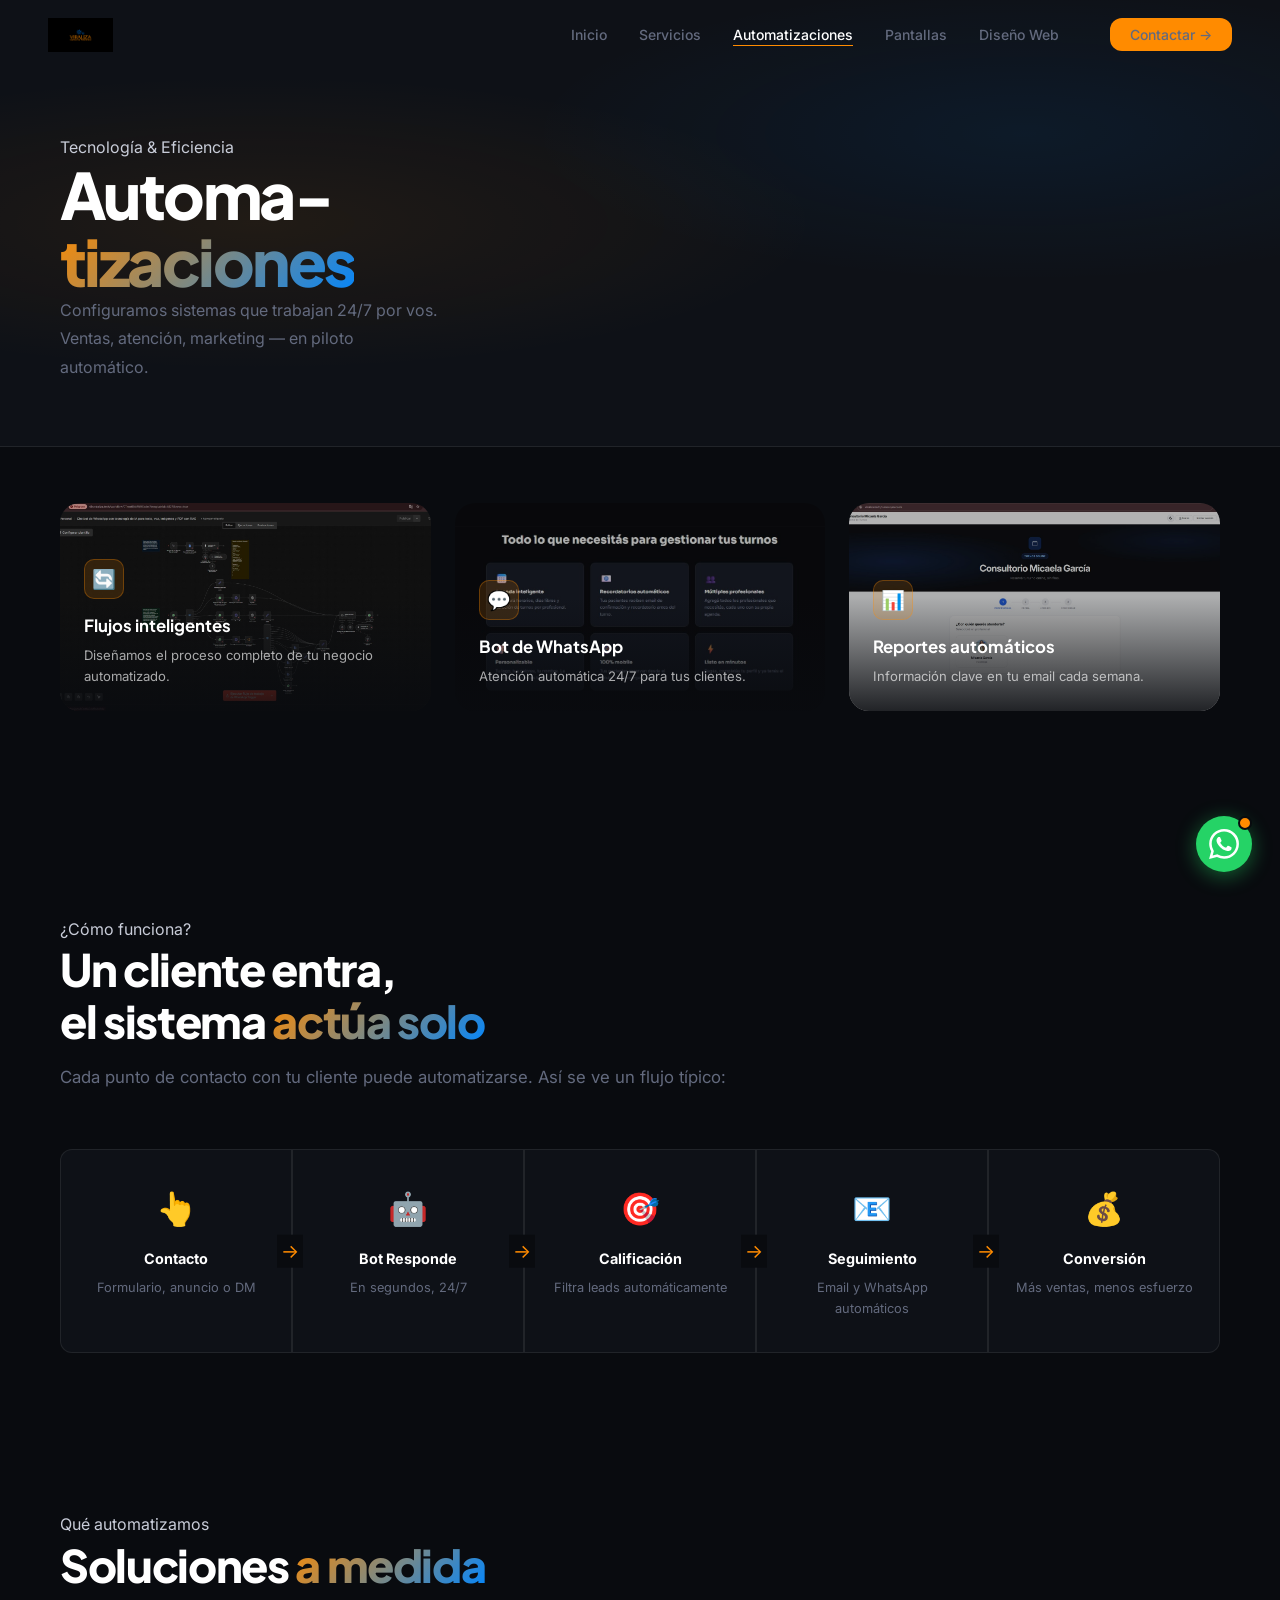
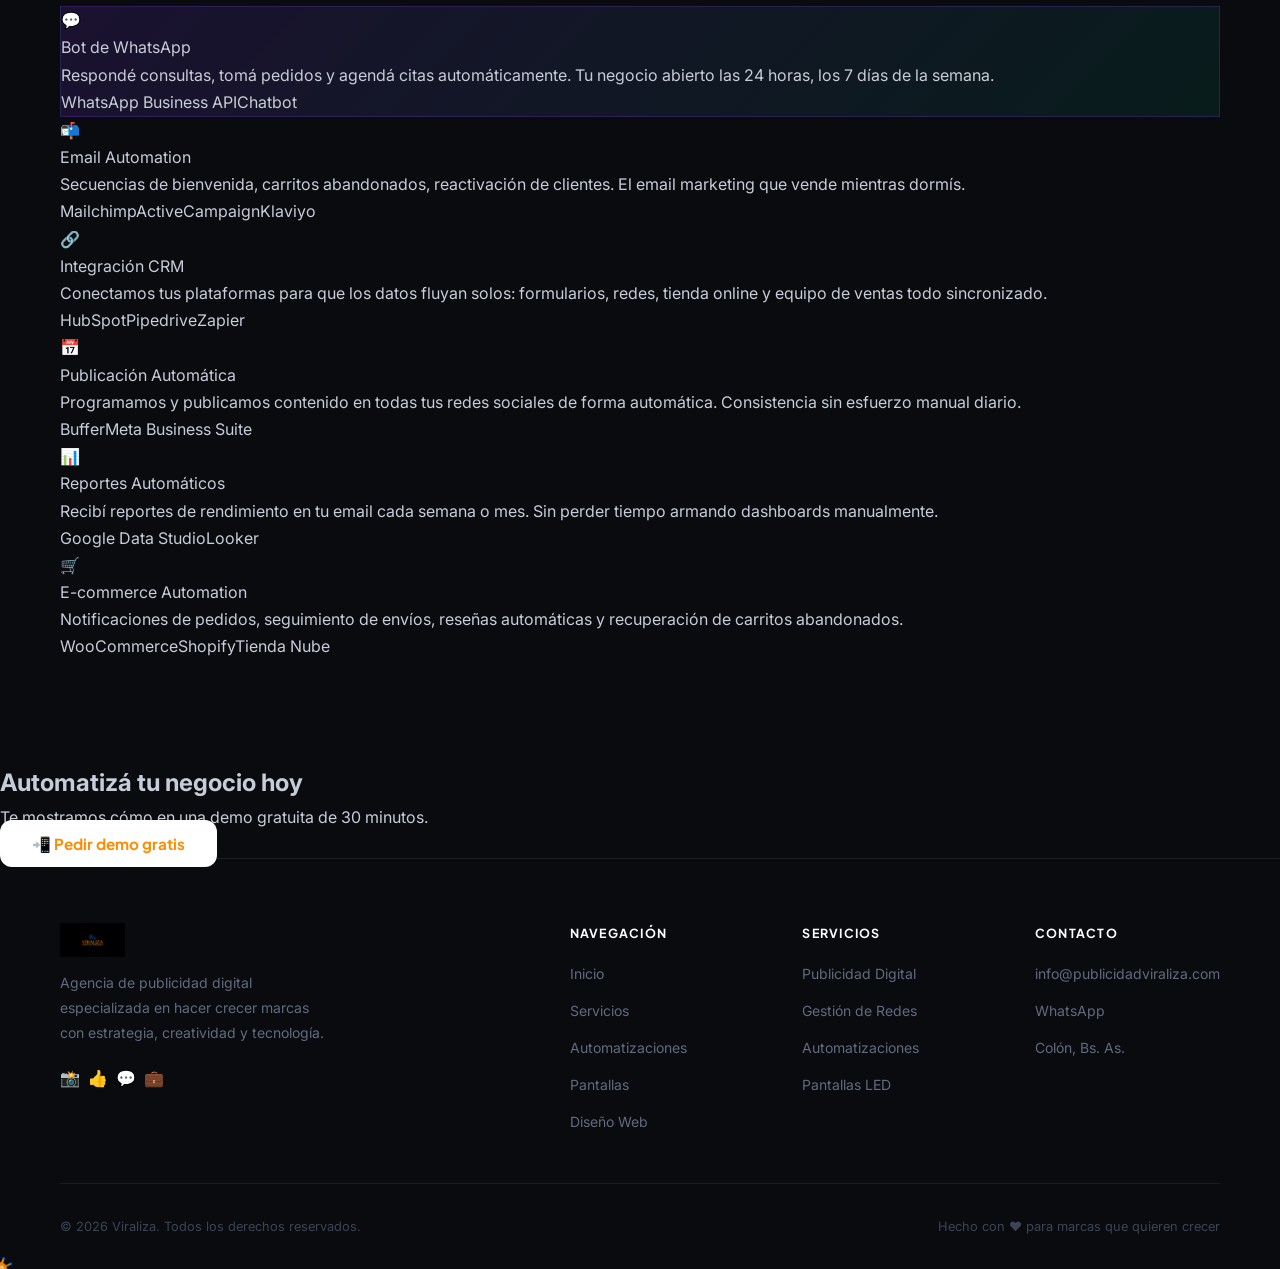
==== automatizaciones.html @ 6b62866c "Add files via upload" ====
<!DOCTYPE html>
<html lang="es">
<head>
  <meta charset="UTF-8">
  <meta name="viewport" content="width=device-width, initial-scale=1.0">
  <title>Automatizaciones — Viraliza</title>
  <meta name="description" content="Automatizaciones de marketing y ventas. Flujos inteligentes para WhatsApp, CRM, email y más. Trabajá menos, vendé más.">
  <link rel="icon" href="data:image/svg+xml,<svg xmlns='http://www.w3.org/2000/svg' viewBox='0 0 100 100'><text y='.9em' font-size='90'>⚡</text></svg>">
  <link rel="stylesheet" href="assets/css/style.css">
  <style>
    .auto-hero-badge {
      display:inline-flex;align-items:center;gap:.5rem;
      padding:.35rem 1rem;
      background:rgba(124,58,237,.12);border:1px solid rgba(124,58,237,.3);
      border-radius:99px;font-size:.8rem;font-weight:700;
      color:#a78bfa;letter-spacing:.05em;margin-bottom:1rem;
    }
    .flow-diagram {
      margin: 3.5rem 0;
      display:grid;
      grid-template-columns: repeat(auto-fit, minmax(200px, 1fr));
      gap:0; position:relative;
    }
    .flow-step {
      padding:2rem 1.5rem;
      background:var(--surface);
      border:1px solid var(--border);
      position:relative; text-align:center;
      transition: background var(--transition);
    }
    .flow-step:not(:last-child)::after {
      content:'→';
      position:absolute; right:-12px; top:50%;
      transform:translateY(-50%);
      color:var(--accent); font-size:1.2rem; z-index:2;
      background:var(--bg); padding:0 4px;
    }
    .flow-step:first-child { border-radius:var(--radius) 0 0 var(--radius); }
    .flow-step:last-child  { border-radius:0 var(--radius) var(--radius) 0; }
    .flow-step:hover { background:var(--surface2); }
    .flow-emoji { font-size:2rem; margin-bottom:.7rem; }
    .flow-label { font-family:var(--font-head); font-size:.9rem; font-weight:700; color:var(--white); }
    .flow-sub { font-size:.8rem; color:var(--muted); margin-top:.3rem; }
    @media(max-width:600px){
      .flow-step::after{content:'↓';right:50%;top:auto;bottom:-14px;transform:translateX(50%);}
      .flow-step:first-child{border-radius:var(--radius) var(--radius) 0 0;}
      .flow-step:last-child{border-radius:0 0 var(--radius) var(--radius);}
    }
    .highlight-card {
      background: linear-gradient(135deg, rgba(124,58,237,.15), rgba(0,229,160,.08));
      border: 1px solid rgba(124,58,237,.25);
    }
  </style>
</head>
<body>

<nav>
  <a href="index.html" class="nav-logo"><img src="assets/img/logo/viraliza-logo.png" alt="Viraliza" style="height:34px;width:auto;object-fit:contain"></a>
  <ul class="nav-links">
    <li><a href="index.html">Inicio</a></li>
    <li><a href="servicios.html">Servicios</a></li>
    <li><a href="automatizaciones.html" class="active">Automatizaciones</a></li>
    <li><a href="pantallas.html">Pantallas</a></li>
    <li><a href="diseno-web.html">Diseño Web</a></li>
    <li><a href="https://wa.me/5493416641391" class="nav-cta" target="_blank">Contactar →</a></li>
  </ul>
  <button class="hamburger" aria-label="Menú"><span></span><span></span><span></span></button>
</nav>

<div class="page-hero">
  <div class="page-hero-bg" style="background:radial-gradient(ellipse 60% 80% at 80% 50%, rgba(124,58,237,.2) 0%, transparent 60%), radial-gradient(ellipse 50% 60% at 10% 30%, rgba(0,229,160,.1) 0%, transparent 55%), var(--bg)"></div>
  <div class="container">
    <div>
      <div class="section-tag">Tecnología & Eficiencia</div>
      <h1 class="page-hero-title">Automa-<br><em>tizaciones</em></h1>
    </div>
    <p class="page-hero-desc">Configuramos sistemas que trabajan 24/7 por vos. Ventas, atención, marketing — en piloto automático.</p>
  </div>
</div>

<!-- AUTOMATI PHOTO GRID -->
<section style="padding-top:0">
  <div class="container">
    <div class="services-photo-grid" style="grid-template-columns:repeat(auto-fit,minmax(260px,1fr))">
      <div class="sphoto-card" style="aspect-ratio:16/9">
        <img src="assets/img/automati/a4.jpeg" alt="Flujos de automatización" loading="lazy">
        <div class="sphoto-card-overlay">
          <div class="sphoto-icon">🔄</div>
          <div class="sphoto-title">Flujos inteligentes</div>
          <div class="sphoto-desc">Diseñamos el proceso completo de tu negocio automatizado.</div>
        </div>
      </div>
      <div class="sphoto-card" style="aspect-ratio:16/9">
        <img src="assets/img/automati/a1.jpeg" alt="Bot WhatsApp" loading="lazy">
        <div class="sphoto-card-overlay">
          <div class="sphoto-icon">💬</div>
          <div class="sphoto-title">Bot de WhatsApp</div>
          <div class="sphoto-desc">Atención automática 24/7 para tus clientes.</div>
        </div>
      </div>
      <div class="sphoto-card" style="aspect-ratio:16/9">
        <img src="assets/img/automati/a3.jpeg" alt="Reportes automáticos" loading="lazy">
        <div class="sphoto-card-overlay">
          <div class="sphoto-icon">📊</div>
          <div class="sphoto-title">Reportes automáticos</div>
          <div class="sphoto-desc">Información clave en tu email cada semana.</div>
        </div>
      </div>
    </div>
  </div>
</section>



<section>
  <div class="container">
    <div class="fade-in">
      <div class="section-tag">¿Cómo funciona?</div>
      <h2 class="section-title">Un cliente entra,<br>el sistema <em>actúa solo</em></h2>
      <p class="section-sub">Cada punto de contacto con tu cliente puede automatizarse. Así se ve un flujo típico:</p>
    </div>
    <div class="flow-diagram fade-in">
      <div class="flow-step">
        <div class="flow-emoji">👆</div>
        <div class="flow-label">Contacto</div>
        <div class="flow-sub">Formulario, anuncio o DM</div>
      </div>
      <div class="flow-step">
        <div class="flow-emoji">🤖</div>
        <div class="flow-label">Bot Responde</div>
        <div class="flow-sub">En segundos, 24/7</div>
      </div>
      <div class="flow-step">
        <div class="flow-emoji">🎯</div>
        <div class="flow-label">Calificación</div>
        <div class="flow-sub">Filtra leads automáticamente</div>
      </div>
      <div class="flow-step">
        <div class="flow-emoji">📧</div>
        <div class="flow-label">Seguimiento</div>
        <div class="flow-sub">Email y WhatsApp automáticos</div>
      </div>
      <div class="flow-step">
        <div class="flow-emoji">💰</div>
        <div class="flow-label">Conversión</div>
        <div class="flow-sub">Más ventas, menos esfuerzo</div>
      </div>
    </div>
  </div>
</section>

<section style="padding-top:0">
  <div class="container">
    <div class="fade-in">
      <div class="section-tag">Qué automatizamos</div>
      <h2 class="section-title">Soluciones <em>a medida</em></h2>
    </div>
    <div class="detail-grid">
      <div class="detail-card highlight-card fade-in fade-in-delay-1">
        <div class="card-icon">💬</div>
        <div class="card-title">Bot de WhatsApp</div>
        <div class="card-desc">Respondé consultas, tomá pedidos y agendá citas automáticamente. Tu negocio abierto las 24 horas, los 7 días de la semana.</div>
        <div class="tag-list"><span class="tag">WhatsApp Business API</span><span class="tag">Chatbot</span></div>
      </div>
      <div class="detail-card fade-in fade-in-delay-2">
        <div class="card-icon">📬</div>
        <div class="card-title">Email Automation</div>
        <div class="card-desc">Secuencias de bienvenida, carritos abandonados, reactivación de clientes. El email marketing que vende mientras dormís.</div>
        <div class="tag-list"><span class="tag">Mailchimp</span><span class="tag">ActiveCampaign</span><span class="tag">Klaviyo</span></div>
      </div>
      <div class="detail-card fade-in fade-in-delay-3">
        <div class="card-icon">🔗</div>
        <div class="card-title">Integración CRM</div>
        <div class="card-desc">Conectamos tus plataformas para que los datos fluyan solos: formularios, redes, tienda online y equipo de ventas todo sincronizado.</div>
        <div class="tag-list"><span class="tag">HubSpot</span><span class="tag">Pipedrive</span><span class="tag">Zapier</span></div>
      </div>
      <div class="detail-card fade-in fade-in-delay-1">
        <div class="card-icon">📅</div>
        <div class="card-title">Publicación Automática</div>
        <div class="card-desc">Programamos y publicamos contenido en todas tus redes sociales de forma automática. Consistencia sin esfuerzo manual diario.</div>
        <div class="tag-list"><span class="tag">Buffer</span><span class="tag">Meta Business Suite</span></div>
      </div>
      <div class="detail-card fade-in fade-in-delay-2">
        <div class="card-icon">📊</div>
        <div class="card-title">Reportes Automáticos</div>
        <div class="card-desc">Recibí reportes de rendimiento en tu email cada semana o mes. Sin perder tiempo armando dashboards manualmente.</div>
        <div class="tag-list"><span class="tag">Google Data Studio</span><span class="tag">Looker</span></div>
      </div>
      <div class="detail-card fade-in fade-in-delay-3">
        <div class="card-icon">🛒</div>
        <div class="card-title">E-commerce Automation</div>
        <div class="card-desc">Notificaciones de pedidos, seguimiento de envíos, reseñas automáticas y recuperación de carritos abandonados.</div>
        <div class="tag-list"><span class="tag">WooCommerce</span><span class="tag">Shopify</span><span class="tag">Tienda Nube</span></div>
      </div>
    </div>
  </div>
</section>

<div class="cta-band fade-in">
  <div class="cta-band-text">
    <h2>Automatizá tu negocio hoy</h2>
    <p>Te mostramos cómo en una demo gratuita de 30 minutos.</p>
  </div>
  <a href="https://wa.me/5493416641391" class="btn-white" target="_blank">📲 Pedir demo gratis</a>
</div>

<footer>
  <div class="footer-grid">
    <div class="footer-brand">
      <div class="nav-logo" style="margin-bottom:.8rem"><img src="assets/img/logo/viraliza-logo.png" alt="Viraliza" style="height:34px;width:auto;object-fit:contain"></div>
      <p>Agencia de publicidad digital especializada en hacer crecer marcas con estrategia, creatividad y tecnología.</p>
      <div class="footer-socials">
        <a href="#" class="social-btn">📸</a><a href="#" class="social-btn">👍</a>
        <a href="#" class="social-btn">💬</a><a href="#" class="social-btn">💼</a>
      </div>
    </div>
    <div class="footer-col">
      <h4>Navegación</h4>
      <ul>
        <li><a href="index.html">Inicio</a></li>
        <li><a href="servicios.html">Servicios</a></li>
        <li><a href="automatizaciones.html">Automatizaciones</a></li>
        <li><a href="pantallas.html">Pantallas</a></li>
        <li><a href="diseno-web.html">Diseño Web</a></li>
      </ul>
    </div>
    <div class="footer-col">
      <h4>Servicios</h4>
      <ul>
        <li><a href="servicios.html">Publicidad Digital</a></li>
        <li><a href="servicios.html">Gestión de Redes</a></li>
        <li><a href="automatizaciones.html">Automatizaciones</a></li>
        <li><a href="pantallas.html">Pantallas LED</a></li>
      </ul>
    </div>
    <div class="footer-col">
      <h4>Contacto</h4>
      <ul>
        <li><a href="mailto:info@publicidadviraliza.com">info@publicidadviraliza.com</a></li>
        <li><a href="https://wa.me/5493416641391">WhatsApp</a></li>
        <li><a href="#">Colón, Bs. As.</a></li>
      </ul>
    </div>
  </div>
  <div class="footer-bottom">
    <p>© 2026 Viraliza. Todos los derechos reservados.</p>
    <p>Hecho con ❤️ para marcas que quieren crecer</p>
  </div>
</footer>
<!-- WhatsApp flotante -->
<a href="https://wa.me/5493416641391" class="wa-float" target="_blank" rel="noopener" aria-label="Contactar por WhatsApp">
  <span class="wa-tooltip">¡Hablemos por WhatsApp!</span>
  <div class="wa-btn">
    <div class="wa-pulse"></div>
    <svg viewBox="0 0 24 24" xmlns="http://www.w3.org/2000/svg">
      <path d="M17.472 14.382c-.297-.149-1.758-.867-2.03-.967-.273-.099-.471-.148-.67.15-.197.297-.767.966-.94 1.164-.173.199-.347.223-.644.075-.297-.15-1.255-.463-2.39-1.475-.883-.788-1.48-1.761-1.653-2.059-.173-.297-.018-.458.13-.606.134-.133.298-.347.446-.52.149-.174.198-.298.298-.497.099-.198.05-.371-.025-.52-.075-.149-.669-1.612-.916-2.207-.242-.579-.487-.5-.669-.51-.173-.008-.371-.01-.57-.01-.198 0-.52.074-.792.372-.272.297-1.04 1.016-1.04 2.479 0 1.462 1.065 2.875 1.213 3.074.149.198 2.096 3.2 5.077 4.487.709.306 1.262.489 1.694.625.712.227 1.36.195 1.871.118.571-.085 1.758-.719 2.006-1.413.248-.694.248-1.289.173-1.413-.074-.124-.272-.198-.57-.347m-5.421 7.403h-.004a9.87 9.87 0 01-5.031-1.378l-.361-.214-3.741.982.998-3.648-.235-.374a9.86 9.86 0 01-1.51-5.26c.001-5.45 4.436-9.884 9.888-9.884 2.64 0 5.122 1.03 6.988 2.898a9.825 9.825 0 012.893 6.994c-.003 5.45-4.437 9.884-9.885 9.884m8.413-18.297A11.815 11.815 0 0012.05 0C5.495 0 .16 5.335.157 11.892c0 2.096.547 4.142 1.588 5.945L.057 24l6.305-1.654a11.882 11.882 0 005.683 1.448h.005c6.554 0 11.89-5.335 11.893-11.893a11.821 11.821 0 00-3.48-8.413z"/>
    </svg>
  </div>
</a>

<script src="assets/js/main.js"></script>
</body>
</html>
---- assets/css/style.css ----
@import url('https://fonts.googleapis.com/css2?family=Plus+Jakarta+Sans:wght@400;500;600;700;800&family=Inter:wght@300;400;500&display=swap');

:root {
  --bg:        #090b0f;
  --bg2:       #0e1117;
  --bg3:       #13181f;
  --surface:   #0e1117;
  --border:    rgba(255,255,255,.08);
  --border2:   rgba(255,255,255,.15);
  --accent:    #ff8b00;
  --accent-l:  rgba(255,139,0,.12);
  --accent2:   #0086ff;
  --accent2-l: rgba(0,134,255,.12);
  --a2:        #0086ff;
  --accent3:   #ff8b00;
  --green:     #34d399;
  --pink:      #f472b6;
  --dark:      #ffffff;
  --text:      #c8ccd8;
  --muted:     #636a7e;
  --muted2:    #3e4455;
  --white:     #ffffff;
  --radius:    12px;
  --radius-lg: 20px;
  --shadow-sm: 0 1px 3px rgba(0,0,0,.5);
  --shadow:    0 4px 20px rgba(0,0,0,.5);
  --shadow-lg: 0 20px 60px rgba(0,0,0,.7);
  --fh: 'Plus Jakarta Sans', sans-serif;
  --fb: 'Inter', sans-serif;
  --nav-h: 70px;
  --max-w: 1160px;
  --tr: .3s cubic-bezier(.4,0,.2,1);
}

*,*::before,*::after{box-sizing:border-box;margin:0;padding:0}
html{scroll-behavior:smooth}
body{background:var(--bg);color:var(--text);font-family:var(--fb);font-size:16px;line-height:1.7;overflow-x:hidden}
img{display:block;max-width:100%}
a{text-decoration:none;color:inherit}
ul{list-style:none}
::-webkit-scrollbar{width:5px}
::-webkit-scrollbar-track{background:var(--bg2)}
::-webkit-scrollbar-thumb{background:var(--accent);border-radius:99px}

/* ── NAV ── */
nav{
  position:fixed;top:0;left:0;right:0;height:var(--nav-h);
  display:flex;align-items:center;
  padding:0 clamp(1.5rem,5vw,3rem);
  background:transparent;
  z-index:1000;
  transition:background var(--tr),border-color var(--tr);
}
nav.scrolled{
  background:rgba(9,9,15,.85);
  backdrop-filter:blur(20px);
  border-bottom:1px solid var(--border);
}
.nav-logo{
  display:flex;align-items:center;gap:.6rem;
  font-family:var(--fh);font-weight:800;font-size:1.35rem;
  color:var(--white);margin-right:auto;letter-spacing:-.03em;
}
.logo-icon{
  width:30px;height:30px;background:var(--accent);border-radius:8px;
  display:flex;align-items:center;justify-content:center;
  font-size:15px;color:#fff;flex-shrink:0;
}
.nav-links{display:flex;align-items:center;gap:clamp(.8rem,2.5vw,2.2rem)}
.nav-links a{
  font-size:.875rem;font-weight:500;color:var(--muted);
  transition:color var(--tr);position:relative;
}
.nav-links a::after{
  content:'';position:absolute;bottom:-3px;left:0;right:0;
  height:1px;background:var(--accent);
  transform:scaleX(0);transform-origin:left;
  transition:transform var(--tr);
}
.nav-links a:hover{color:var(--white)}
.nav-links a:hover::after{transform:scaleX(1)}
.nav-links a.active{color:var(--white)}
.nav-links a.active::after{transform:scaleX(1)}
.nav-cta{
  margin-left:clamp(.5rem,2vw,1.2rem);
  padding:.5rem 1.25rem;
  background:var(--accent);color:#fff;
  font-weight:700;font-size:.85rem;border-radius:var(--radius);
  transition:box-shadow var(--tr),transform var(--tr);
  white-space:nowrap;
}
.nav-cta:hover{box-shadow:0 4px 20px rgba(255,139,0,.45);transform:translateY(-1px)}
/* remove underline from CTA */
.nav-cta::after{display:none!important}
.hamburger{display:none;flex-direction:column;gap:5px;cursor:pointer;padding:.4rem;background:none;border:none}
.hamburger span{display:block;width:22px;height:2px;background:var(--white);border-radius:99px;transition:var(--tr)}
.hamburger.open span:nth-child(1){transform:translateY(7px) rotate(45deg)}
.hamburger.open span:nth-child(2){opacity:0}
.hamburger.open span:nth-child(3){transform:translateY(-7px) rotate(-45deg)}

/* ── BADGE ── */
.badge{
  display:inline-flex;align-items:center;gap:.4rem;
  padding:.35rem .9rem;
  background:var(--accent-l);color:var(--accent);
  font-size:.75rem;font-weight:700;letter-spacing:.06em;text-transform:uppercase;
  border-radius:99px;margin-bottom:1rem;
}
.badge::before{content:'';width:5px;height:5px;background:var(--accent);border-radius:50%}

/* ── HERO ── */
.hero{
  min-height:100vh;display:flex;align-items:center;
  padding:calc(var(--nav-h) + 4rem) clamp(1.5rem,5vw,3rem) 5rem;
  position:relative;overflow:hidden;
  background:
    radial-gradient(ellipse 70% 60% at 75% 50%, rgba(0,134,255,.13) 0%, transparent 55%),
    radial-gradient(ellipse 60% 50% at 15% 70%, rgba(255,139,0,.10) 0%, transparent 50%),
    var(--bg);
}
.hero-dots{
  position:absolute;inset:0;z-index:0;
  background-image:radial-gradient(circle, rgba(0,134,255,.12) 1px, transparent 1px);
  background-size:32px 32px;
  mask-image:radial-gradient(ellipse 70% 70% at 50% 0%, black 0%, transparent 100%);
}
.hero-content{max-width:var(--max-w);margin:0 auto;width:100%;position:relative;z-index:1;text-align:center}
.hero h1{
  font-family:var(--fh);font-size:clamp(2.6rem,6vw,5rem);
  font-weight:800;color:var(--dark);line-height:1.08;
  letter-spacing:-.04em;margin-bottom:1.5rem;
}
.hero h1 em{
  font-style:normal;
  background:linear-gradient(135deg, var(--accent) 0%, var(--accent2) 100%);
  -webkit-background-clip:text;background-clip:text;-webkit-text-fill-color:transparent;
}
.hero-sub{font-size:clamp(1rem,2vw,1.2rem);color:var(--muted);max-width:560px;margin:0 auto 2.5rem;line-height:1.8}
.hero-actions{display:flex;align-items:center;justify-content:center;gap:1rem;flex-wrap:wrap}
.btn-primary{
  display:inline-flex;align-items:center;gap:.5rem;
  padding:.85rem 1.8rem;background:var(--accent);color:#fff;
  font-weight:700;font-size:.95rem;border-radius:var(--radius);
  border:none;cursor:pointer;transition:box-shadow var(--tr),transform var(--tr);
}
.btn-primary:hover{box-shadow:0 8px 30px rgba(255,139,0,.45);transform:translateY(-2px)}
.btn-secondary{
  display:inline-flex;align-items:center;gap:.5rem;
  padding:.85rem 1.8rem;background:var(--bg);color:var(--dark);
  font-weight:600;font-size:.95rem;border-radius:var(--radius);
  border:1.5px solid var(--border2);cursor:pointer;
  transition:background var(--tr),border-color var(--tr),transform var(--tr);
}
.btn-secondary:hover{background:var(--bg2);border-color:var(--accent);transform:translateY(-1px)}
.hero-note{font-size:.8rem;color:var(--muted2);margin-top:1.2rem}

/* ── HERO VISUAL ── */
.hero-visual{
  margin-top:4rem;position:relative;
  background:var(--bg2);border:1.5px solid var(--border);
  border-radius:var(--radius-lg);padding:2rem;
  box-shadow:var(--shadow-lg);
  max-width:860px;margin:4rem auto 0;
}
.hero-visual::before{
  content:'';position:absolute;top:-1px;left:50%;transform:translateX(-50%);
  width:60%;height:2px;background:linear-gradient(90deg,transparent,var(--accent),transparent);
}
.dash-bar{display:flex;align-items:center;gap:.5rem;margin-bottom:1.5rem}
.dash-dots{display:flex;gap:5px}
.dash-dot{width:10px;height:10px;border-radius:50%}
.dash-dot.r{background:#ff5f57}.dash-dot.y{background:#febc2e}.dash-dot.g{background:#28c840}
.dash-title{font-size:.8rem;color:var(--muted);font-weight:500;margin-left:.5rem}
.dash-grid{display:grid;grid-template-columns:repeat(3,1fr);gap:1rem;margin-bottom:1rem}
.dash-card{
  background:var(--bg);border:1px solid var(--border);border-radius:10px;
  padding:1rem;
}
.dash-card-label{font-size:.75rem;color:var(--muted);font-weight:500;margin-bottom:.4rem}
.dash-card-val{font-family:var(--fh);font-size:1.4rem;font-weight:800;color:var(--dark)}
.dash-card-trend{font-size:.75rem;font-weight:600;margin-top:.2rem}
.trend-up{color:var(--green)}
.dash-chart{background:var(--bg);border:1px solid var(--border);border-radius:10px;padding:1rem;height:120px;position:relative;overflow:hidden}
.chart-bars{display:flex;align-items:flex-end;gap:6px;height:80px}
.bar{flex:1;border-radius:4px 4px 0 0;background:var(--accent);opacity:.2;transition:opacity .3s}
.bar.active{opacity:1}
.bar.b2{background:var(--accent2)}
.chart-label{font-size:.7rem;color:var(--muted);margin-top:.5rem;display:flex;justify-content:space-between}

/* ── LOGOS ── */
.logos-section{padding:3rem clamp(1.5rem,5vw,3rem);border-top:1px solid var(--border);border-bottom:1px solid var(--border);background:var(--bg2)}
.logos-inner{max-width:var(--max-w);margin:0 auto}
.logos-label{text-align:center;font-size:.8rem;color:var(--muted2);font-weight:600;letter-spacing:.08em;text-transform:uppercase;margin-bottom:1.8rem}
.logos-track{display:flex;align-items:center;justify-content:center;gap:clamp(1.5rem,5vw,4rem);flex-wrap:wrap}
.logo-pill{
  display:flex;align-items:center;gap:.5rem;
  font-family:var(--fh);font-size:.9rem;font-weight:700;color:var(--muted2);
  filter:grayscale(1);opacity:.6;transition:filter var(--tr),opacity var(--tr);
}
.logo-pill:hover{filter:none;opacity:1}
.logo-pill-icon{width:28px;height:28px;border-radius:6px;display:flex;align-items:center;justify-content:center;font-size:16px}

/* ── SECTIONS ── */
section{padding:clamp(4rem,8vw,7rem) clamp(1.5rem,5vw,3rem)}
.container{max-width:var(--max-w);margin:0 auto}
.section-header{text-align:center;max-width:640px;margin:0 auto 4rem}
.section-title{font-family:var(--fh);font-size:clamp(1.8rem,4vw,2.8rem);font-weight:800;color:var(--dark);line-height:1.15;letter-spacing:-.03em;margin-bottom:1rem}
.section-title em{font-style:normal;background:linear-gradient(135deg,var(--accent),var(--accent2));-webkit-background-clip:text;background-clip:text;-webkit-text-fill-color:transparent}
.section-sub{font-size:1.05rem;color:var(--muted);line-height:1.8}

/* ── FEATURE CARDS ── */
.features-grid{display:grid;grid-template-columns:repeat(auto-fit,minmax(300px,1fr));gap:1.5rem}
.feat-card{
  background:var(--bg2);border:1px solid var(--border);border-radius:var(--radius-lg);
  padding:2rem;transition:box-shadow var(--tr),border-color var(--tr),transform var(--tr);
  display:block;text-decoration:none;color:inherit;
}
.feat-card:hover{box-shadow:0 20px 60px rgba(0,0,0,.5);border-color:rgba(255,139,0,.25);transform:translateY(-3px)}
.feat-icon{
  width:48px;height:48px;border-radius:12px;
  display:flex;align-items:center;justify-content:center;font-size:1.3rem;
  margin-bottom:1.2rem;
}
.feat-icon.purple{background:rgba(255,139,0,.12)}
.feat-icon.cyan{background:rgba(0,134,255,.12)}
.feat-icon.orange{background:rgba(255,139,0,.14)}
.feat-icon.green{background:rgba(52,211,153,.12)}
.feat-icon.pink{background:rgba(0,134,255,.14)}
.feat-icon.blue{background:rgba(0,134,255,.12)}
.feat-title{font-family:var(--fh);font-size:1.05rem;font-weight:700;color:var(--dark);margin-bottom:.5rem}
.feat-desc{font-size:.9rem;color:var(--muted);line-height:1.7}
.feat-link{display:inline-flex;align-items:center;gap:.3rem;margin-top:1rem;font-size:.85rem;font-weight:600;color:var(--accent);transition:gap var(--tr)}
.feat-card:hover .feat-link{gap:.6rem}

/* ── STATS BAND ── */
.stats-band{background:var(--bg2);border-top:1px solid var(--border);border-bottom:1px solid var(--border);padding:4rem clamp(1.5rem,5vw,3rem)}
.stats-inner{max-width:var(--max-w);margin:0 auto;display:grid;grid-template-columns:repeat(auto-fit,minmax(200px,1fr));gap:2rem;text-align:center}
.stat-n{font-family:var(--fh);font-size:2.8rem;font-weight:800;color:var(--white);line-height:1}
.stat-n span{color:var(--accent)}
.stat-l{font-size:.85rem;color:var(--muted);margin-top:.4rem}

/* ── HOW IT WORKS ── */
.how-grid{display:grid;grid-template-columns:repeat(auto-fit,minmax(220px,1fr));gap:0;position:relative}
.how-grid::before{content:'';position:absolute;top:28px;left:0;right:0;height:1px;background:linear-gradient(90deg,transparent 0%,var(--border) 10%,var(--border) 90%,transparent 100%);z-index:0}
.how-step{padding:0 1.5rem;position:relative;z-index:1}
.how-num{
  width:56px;height:56px;background:var(--accent);border-radius:50%;
  display:flex;align-items:center;justify-content:center;
  font-family:var(--fh);font-size:1.1rem;font-weight:800;color:#fff;
  margin:0 auto 1.5rem;box-shadow:0 4px 20px rgba(255,139,0,.4);
}
.how-step-inner{text-align:center}
.how-title{font-family:var(--fh);font-size:1rem;font-weight:700;color:var(--dark);margin-bottom:.5rem}
.how-desc{font-size:.875rem;color:var(--muted);line-height:1.7}

/* ── TESTIMONIALS ── */
.test-grid{display:grid;grid-template-columns:repeat(auto-fit,minmax(300px,1fr));gap:1.5rem;margin-top:3.5rem}
.test-card{
  background:var(--bg2);border:1px solid var(--border);border-radius:var(--radius-lg);
  padding:2rem;transition:box-shadow var(--tr),transform var(--tr);
}
.test-card:hover{box-shadow:0 20px 60px rgba(0,0,0,.5);transform:translateY(-2px)}
.test-stars{color:#f59e0b;font-size:1rem;margin-bottom:1rem;letter-spacing:.1em}
.test-text{font-size:.95rem;color:var(--text);line-height:1.8;margin-bottom:1.5rem;font-style:italic}
.test-author{display:flex;align-items:center;gap:.8rem}
.test-avatar{width:40px;height:40px;border-radius:50%;display:flex;align-items:center;justify-content:center;font-family:var(--fh);font-size:.85rem;font-weight:800;flex-shrink:0;color:#fff}
.test-name{font-family:var(--fh);font-weight:700;font-size:.9rem;color:var(--dark)}
.test-role{font-size:.78rem;color:var(--muted)}

/* ── PRICING ── */
.pricing-grid{display:grid;grid-template-columns:repeat(auto-fit,minmax(280px,1fr));gap:1.5rem;margin-top:3.5rem}
.plan-card{
  background:var(--bg2);border:1px solid var(--border);border-radius:var(--radius-lg);
  padding:2rem;transition:box-shadow var(--tr),transform var(--tr);position:relative;
}
.plan-card.featured{background:linear-gradient(135deg, var(--accent) 0%, #ff5f00 100%);border-color:var(--accent)}
.plan-badge-top{
  position:absolute;top:-12px;left:50%;transform:translateX(-50%);
  padding:.3rem 1rem;background:var(--accent3);color:#fff;
  font-family:var(--fh);font-size:.75rem;font-weight:700;border-radius:99px;
  white-space:nowrap;
}
.plan-name{font-family:var(--fh);font-size:.85rem;font-weight:700;color:var(--muted);letter-spacing:.08em;text-transform:uppercase;margin-bottom:.8rem}
.plan-card.featured .plan-name{color:rgba(255,255,255,.7)}
.plan-price{font-family:var(--fh);font-size:2.8rem;font-weight:800;color:var(--dark);line-height:1;margin-bottom:.3rem}
.plan-card.featured .plan-price{color:#fff}
.plan-price sup{font-size:1.2rem;vertical-align:top;margin-top:.5rem}
.plan-period{font-size:.85rem;color:var(--muted);margin-bottom:1.5rem}
.plan-card.featured .plan-period{color:rgba(255,255,255,.6)}
.plan-divider{height:1px;background:var(--border);margin:1.5rem 0}
.plan-card.featured .plan-divider{background:rgba(255,255,255,.2)}
.plan-features{display:flex;flex-direction:column;gap:.7rem;margin-bottom:2rem}
.plan-feat{display:flex;align-items:center;gap:.6rem;font-size:.875rem;color:var(--text)}
.plan-card.featured .plan-feat{color:rgba(255,255,255,.9)}
.plan-feat::before{content:'✓';width:18px;height:18px;background:var(--accent-l);color:var(--accent);border-radius:50%;display:flex;align-items:center;justify-content:center;font-size:.7rem;font-weight:800;flex-shrink:0}
.plan-card.featured .plan-feat::before{background:rgba(255,255,255,.2);color:#fff}
.btn-plan{
  width:100%;padding:.85rem;border-radius:var(--radius);
  font-family:var(--fh);font-weight:700;font-size:.9rem;cursor:pointer;
  border:1.5px solid var(--accent);color:var(--accent);background:transparent;
  transition:background var(--tr),color var(--tr);
}
.btn-plan:hover{background:var(--accent);color:#fff}
.btn-plan.white{border-color:#fff;color:#fff;background:rgba(255,255,255,.1)}
.btn-plan.white:hover{background:#fff;color:var(--accent)}

/* ── CTA BAND ── */
.cta-section{padding:clamp(3rem,6vw,5rem) clamp(1.5rem,5vw,3rem)}
.cta-inner{
  max-width:var(--max-w);margin:0 auto;
  background:linear-gradient(135deg, var(--accent) 0%, var(--accent2) 100%);
  border-radius:var(--radius-lg);
  padding:clamp(3rem,6vw,5rem);
  text-align:center;position:relative;overflow:hidden;
}
.cta-inner::before{content:'';position:absolute;top:-30%;right:-10%;width:500px;height:500px;background:rgba(255,255,255,.06);border-radius:50%}
.cta-inner::after{content:'';position:absolute;bottom:-40%;left:-5%;width:400px;height:400px;background:rgba(255,255,255,.04);border-radius:50%}
.cta-title{font-family:var(--fh);font-size:clamp(1.8rem,4vw,2.8rem);font-weight:800;color:#fff;margin-bottom:1rem;position:relative;z-index:1}
.cta-sub{color:rgba(255,255,255,.8);font-size:1.05rem;margin-bottom:2.5rem;position:relative;z-index:1}
.cta-actions{display:flex;align-items:center;justify-content:center;gap:1rem;flex-wrap:wrap;position:relative;z-index:1}
.btn-white{padding:.85rem 2rem;background:#fff;color:var(--accent);font-family:var(--fh);font-weight:700;font-size:.95rem;border-radius:var(--radius);border:none;cursor:pointer;transition:box-shadow var(--tr),transform var(--tr)}
.btn-white:hover{box-shadow:0 8px 30px rgba(0,0,0,.2);transform:translateY(-2px)}
.btn-outline-white{padding:.85rem 2rem;background:transparent;color:#fff;font-family:var(--fh);font-weight:600;font-size:.95rem;border-radius:var(--radius);border:1.5px solid rgba(255,255,255,.5);cursor:pointer;transition:background var(--tr),border-color var(--tr)}
.btn-outline-white:hover{background:rgba(255,255,255,.1);border-color:#fff}

/* ── FAQ ── */
.faq-list{margin-top:3.5rem;display:flex;flex-direction:column;gap:.8rem}
.faq-item{background:var(--bg2);border:1px solid var(--border);border-radius:var(--radius)}
.faq-q{
  display:flex;align-items:center;justify-content:space-between;
  padding:1.2rem 1.5rem;cursor:pointer;
  font-family:var(--fh);font-size:.95rem;font-weight:600;color:var(--dark);
  transition:color var(--tr);
}
.faq-q:hover{color:var(--accent)}
.faq-chevron{width:20px;height:20px;border:1.5px solid var(--border2);border-radius:50%;display:flex;align-items:center;justify-content:center;font-size:.7rem;flex-shrink:0;transition:transform var(--tr),background var(--tr),border-color var(--tr)}
.faq-item.open .faq-chevron{transform:rotate(180deg);background:var(--accent);border-color:var(--accent);color:#fff}
.faq-a{display:none;padding:0 1.5rem 1.2rem;font-size:.9rem;color:var(--muted);line-height:1.8}
.faq-item.open .faq-a{display:block}

/* ── FOOTER ── */
footer{padding:4rem clamp(1.5rem,5vw,3rem) 2rem;border-top:1px solid var(--border)}
.footer-grid{max-width:var(--max-w);margin:0 auto;display:grid;grid-template-columns:2.5fr 1fr 1fr 1fr;gap:3rem;margin-bottom:3rem}
.footer-brand p{font-size:.875rem;color:var(--muted);line-height:1.8;max-width:270px;margin-top:.8rem}
.footer-socials{display:flex;gap:.5rem;margin-top:1.2rem}
.fsoc{width:34px;height:34px;border-radius:8px;border:1px solid var(--border);display:flex;align-items:center;justify-content:center;font-size:.85rem;transition:background var(--tr),border-color var(--tr),transform var(--tr)}
.fsoc:hover{background:var(--accent);border-color:var(--accent);color:#fff;transform:translateY(-2px)}
.footer-col h4{font-family:var(--fh);font-size:.78rem;font-weight:700;color:var(--dark);letter-spacing:.1em;text-transform:uppercase;margin-bottom:1rem}
.footer-col ul{display:flex;flex-direction:column;gap:.6rem}
.footer-col ul a{font-size:.875rem;color:var(--muted);transition:color var(--tr)}
.footer-col ul a:hover{color:var(--accent)}
.footer-bottom{max-width:var(--max-w);margin:0 auto;padding-top:2rem;border-top:1px solid var(--border);display:flex;align-items:center;justify-content:space-between;gap:1rem;flex-wrap:wrap}
.footer-bottom p{font-size:.8rem;color:var(--muted2)}

/* ── PAGE HERO ── */
.page-hero{
  padding:calc(var(--nav-h) + 4rem) clamp(1.5rem,5vw,3rem) 4rem;
  background:radial-gradient(ellipse 80% 60% at 20% 50%,rgba(255,139,0,.08),transparent 55%),
             radial-gradient(ellipse 70% 60% at 80% 30%,rgba(0,134,255,.08),transparent 55%),
             var(--bg2);
  border-bottom:1px solid var(--border);
}
.page-hero-inner{max-width:var(--max-w);margin:0 auto;display:flex;align-items:flex-end;justify-content:space-between;gap:2rem;flex-wrap:wrap}
.page-hero-title{font-family:var(--fh);font-size:clamp(2.4rem,5vw,4rem);font-weight:800;color:var(--dark);line-height:1.05;letter-spacing:-.04em}
.page-hero-title em{font-style:normal;background:linear-gradient(135deg,var(--accent),var(--accent2));-webkit-background-clip:text;background-clip:text;-webkit-text-fill-color:transparent}
.page-hero-desc{font-size:1rem;color:var(--muted);max-width:380px;line-height:1.8}

/* ── WHATSAPP FLOAT ── */
.wa-float {
  position: fixed;
  bottom: 28px;
  right: 28px;
  z-index: 9999;
  display: flex;
  align-items: center;
  gap: .6rem;
  text-decoration: none;
}
.wa-btn {
  width: 56px;
  height: 56px;
  background: #25d366;
  border-radius: 50%;
  display: flex;
  align-items: center;
  justify-content: center;
  box-shadow: 0 4px 20px rgba(37,211,102,.45), 0 2px 8px rgba(0,0,0,.3);
  transition: transform var(--tr), box-shadow var(--tr);
  flex-shrink: 0;
}
.wa-btn:hover {
  transform: scale(1.08) translateY(-2px);
  box-shadow: 0 8px 32px rgba(37,211,102,.55), 0 4px 12px rgba(0,0,0,.3);
}
.wa-btn svg {
  width: 30px;
  height: 30px;
  fill: #fff;
}
.wa-pulse {
  position: absolute;
  top: 0; right: 0;
  width: 14px; height: 14px;
  background: #ff8b00;
  border-radius: 50%;
  border: 2px solid var(--bg);
  animation: wa-ping 2s ease-in-out infinite;
}
@keyframes wa-ping {
  0%, 100% { transform: scale(1); opacity: 1; }
  50%       { transform: scale(1.3); opacity: .7; }
}
.wa-tooltip {
  background: var(--bg2);
  border: 1px solid var(--border);
  color: var(--text);
  font-family: var(--fh);
  font-size: .8rem;
  font-weight: 600;
  padding: .5rem .9rem;
  border-radius: 8px;
  white-space: nowrap;
  opacity: 0;
  pointer-events: none;
  transform: translateX(6px);
  transition: opacity var(--tr), transform var(--tr);
  box-shadow: 0 4px 16px rgba(0,0,0,.3);
}
.wa-float:hover .wa-tooltip {
  opacity: 1;
  transform: translateX(0);
}
.fade-in{opacity:0;transform:translateY(22px);transition:opacity .6s ease,transform .6s ease}
.fade-in.visible{opacity:1;transform:translateY(0)}
.fd1{transition-delay:.1s}.fd2{transition-delay:.2s}.fd3{transition-delay:.3s}.fd4{transition-delay:.4s}

/* ── RESPONSIVE ── */
@media(max-width:900px){
  .footer-grid{grid-template-columns:1fr 1fr}
  .how-grid{grid-template-columns:1fr 1fr}
  .how-grid::before{display:none}
}
@media(max-width:640px){
  .nav-links{display:none;flex-direction:column;position:fixed;top:var(--nav-h);left:0;right:0;background:rgba(9,9,15,.97);padding:2rem;gap:1.2rem;border-bottom:1px solid var(--border);backdrop-filter:blur(20px)}
  .nav-links.open{display:flex}
  .nav-links a{font-size:1.1rem}
  .hamburger{display:flex}
  .footer-grid{grid-template-columns:1fr}
  .how-grid{grid-template-columns:1fr}
  .dash-grid{grid-template-columns:1fr 1fr}
}

/* ── CUSTOM VIRUS CURSOR ── */
* { cursor: none !important; }

.cursor-virus {
  position: fixed;
  pointer-events: none;
  z-index: 99999;
  transform: translate(-50%, -50%);
  transition: transform .08s ease;
  width: 32px;
  height: 32px;
}
.cursor-trail {
  position: fixed;
  pointer-events: none;
  z-index: 99998;
  transform: translate(-50%, -50%);
  width: 8px;
  height: 8px;
  background: rgba(255,139,0,.5);
  border-radius: 50%;
  transition: left .12s ease, top .12s ease;
}
.cursor-virus.clicking { transform: translate(-50%, -50%) scale(.82); }

/* ═══════════════════════════════════
   PHOTO SLIDER — HERO
═══════════════════════════════════ */
.slider-section {
  position: relative;
  width: 100%;
  overflow: hidden;
  background: var(--bg);
}

/* ── FULLSCREEN SLIDESHOW ── */
.slideshow {
  position: relative;
  width: 100%;
  height: 92vh;
  min-height: 560px;
  overflow: hidden;
}
.slide {
  position: absolute;
  inset: 0;
  opacity: 0;
  transition: opacity 1.2s cubic-bezier(.4,0,.2,1);
  pointer-events: none;
}
.slide.active { opacity: 1; pointer-events: auto; }
.slide-img {
  width: 100%; height: 100%;
  object-fit: cover;
  object-position: center;
  transform: scale(1.04);
  transition: transform 7s ease;
  filter: brightness(.55);
}
.slide.active .slide-img { transform: scale(1); }

/* glassmorphism overlay */
.slide-overlay {
  position: absolute;
  inset: 0;
  background: linear-gradient(
    160deg,
    rgba(9,11,15,.72) 0%,
    rgba(9,11,15,.3) 50%,
    rgba(9,11,15,.65) 100%
  );
}

/* content positioned over slide */
.slide-content {
  position: absolute;
  bottom: 0; left: 0; right: 0;
  padding: clamp(2rem,5vw,4rem) clamp(1.5rem,5vw,3rem);
  background: linear-gradient(to top, rgba(9,11,15,.9) 0%, transparent 100%);
  display: flex;
  align-items: flex-end;
  justify-content: space-between;
  gap: 2rem;
  flex-wrap: wrap;
}
.slide-text {}
.slide-tag {
  display: inline-flex; align-items: center; gap: .4rem;
  padding: .3rem .9rem;
  background: rgba(255,139,0,.15);
  border: 1px solid rgba(255,139,0,.3);
  border-radius: 99px;
  font-size: .75rem; font-weight: 700; color: var(--accent);
  letter-spacing: .07em; text-transform: uppercase;
  margin-bottom: 1rem;
}
.slide-title {
  font-family: var(--fh);
  font-size: clamp(2rem,5vw,4rem);
  font-weight: 800;
  color: #fff;
  line-height: 1.05;
  letter-spacing: -.04em;
  margin-bottom: .8rem;
  text-shadow: 0 2px 24px rgba(0,0,0,.4);
}
.slide-title em {
  font-style: normal;
  background: linear-gradient(135deg, var(--accent), var(--a2, #0086ff));
  -webkit-background-clip: text; background-clip: text;
  -webkit-text-fill-color: transparent;
}
.slide-desc {
  font-size: clamp(.85rem,2vw,1rem);
  color: rgba(255,255,255,.72);
  max-width: 480px;
  line-height: 1.7;
  margin-bottom: 1.5rem;
}
.slide-actions { display: flex; gap: .8rem; flex-wrap: wrap; }

/* progress dots */
.slide-dots {
  display: flex;
  align-items: center;
  gap: .5rem;
  flex-shrink: 0;
  align-self: flex-end;
}
.sdot {
  width: 8px; height: 8px;
  border-radius: 99px;
  background: rgba(255,255,255,.25);
  cursor: pointer;
  transition: width .4s ease, background .4s ease;
}
.sdot.active { width: 28px; background: var(--accent); }

/* progress bar */
.slide-progress {
  position: absolute;
  bottom: 0; left: 0;
  height: 2px;
  background: linear-gradient(90deg, var(--accent), var(--a2, #0086ff));
  width: 0%;
  transition: none;
  z-index: 10;
}

/* nav arrows */
.slide-arrow {
  position: absolute;
  top: 50%; transform: translateY(-50%);
  z-index: 10;
  width: 44px; height: 44px;
  background: rgba(255,255,255,.08);
  border: 1px solid rgba(255,255,255,.15);
  border-radius: 50%;
  display: flex; align-items: center; justify-content: center;
  cursor: pointer;
  transition: background var(--tr), border-color var(--tr), transform var(--tr);
  backdrop-filter: blur(8px);
}
.slide-arrow:hover {
  background: rgba(255,139,0,.2);
  border-color: rgba(255,139,0,.4);
  transform: translateY(-50%) scale(1.08);
}
.slide-arrow.prev { left: 1.5rem; }
.slide-arrow.next { right: 1.5rem; }
.slide-arrow svg { width: 18px; height: 18px; stroke: #fff; }

/* ── SERVICES PHOTO GRID below slider ── */
.services-photo-grid {
  display: grid;
  grid-template-columns: repeat(auto-fit, minmax(280px, 1fr));
  gap: 1.5rem;
  margin-top: 3.5rem;
}
.sphoto-card {
  position: relative;
  border-radius: var(--radius-lg);
  overflow: hidden;
  aspect-ratio: 4/3;
  cursor: pointer;
  text-decoration: none;
  display: block;
}
.sphoto-card img {
  width: 100%; height: 100%;
  object-fit: cover;
  transition: transform .6s ease, filter .6s ease;
  filter: brightness(.7);
}
.sphoto-card:hover img { transform: scale(1.06); filter: brightness(.5); }
.sphoto-card-overlay {
  position: absolute; inset: 0;
  background: linear-gradient(to top, rgba(9,11,15,.85) 0%, transparent 55%);
  display: flex; flex-direction: column;
  justify-content: flex-end;
  padding: 1.5rem;
}
.sphoto-icon {
  width: 40px; height: 40px;
  background: rgba(255,139,0,.15);
  border: 1px solid rgba(255,139,0,.3);
  border-radius: 10px;
  display: flex; align-items: center; justify-content: center;
  font-size: 1.2rem;
  margin-bottom: .8rem;
  transition: background .3s;
}
.sphoto-card:hover .sphoto-icon { background: rgba(255,139,0,.3); }
.sphoto-title {
  font-family: var(--fh);
  font-size: 1.05rem; font-weight: 700;
  color: #fff; margin-bottom: .3rem;
}
.sphoto-desc { font-size: .82rem; color: rgba(255,255,255,.65); line-height: 1.6; }
.sphoto-link {
  display: inline-flex; align-items: center; gap: .3rem;
  margin-top: .8rem; font-size: .8rem; font-weight: 700;
  color: var(--accent);
  opacity: 0; transform: translateX(-6px);
  transition: opacity .3s, transform .3s;
}
.sphoto-card:hover .sphoto-link { opacity: 1; transform: translateX(0); }

/* ── RESPONSIVE ── */
@media(max-width:640px){
  .slideshow { height: 80vh; min-height: 480px; }
  .slide-content { padding: 1.5rem; }
  .slide-arrow { display: none; }
}

.nav-logo img { display:block; height:36px; width:auto; object-fit:contain; }
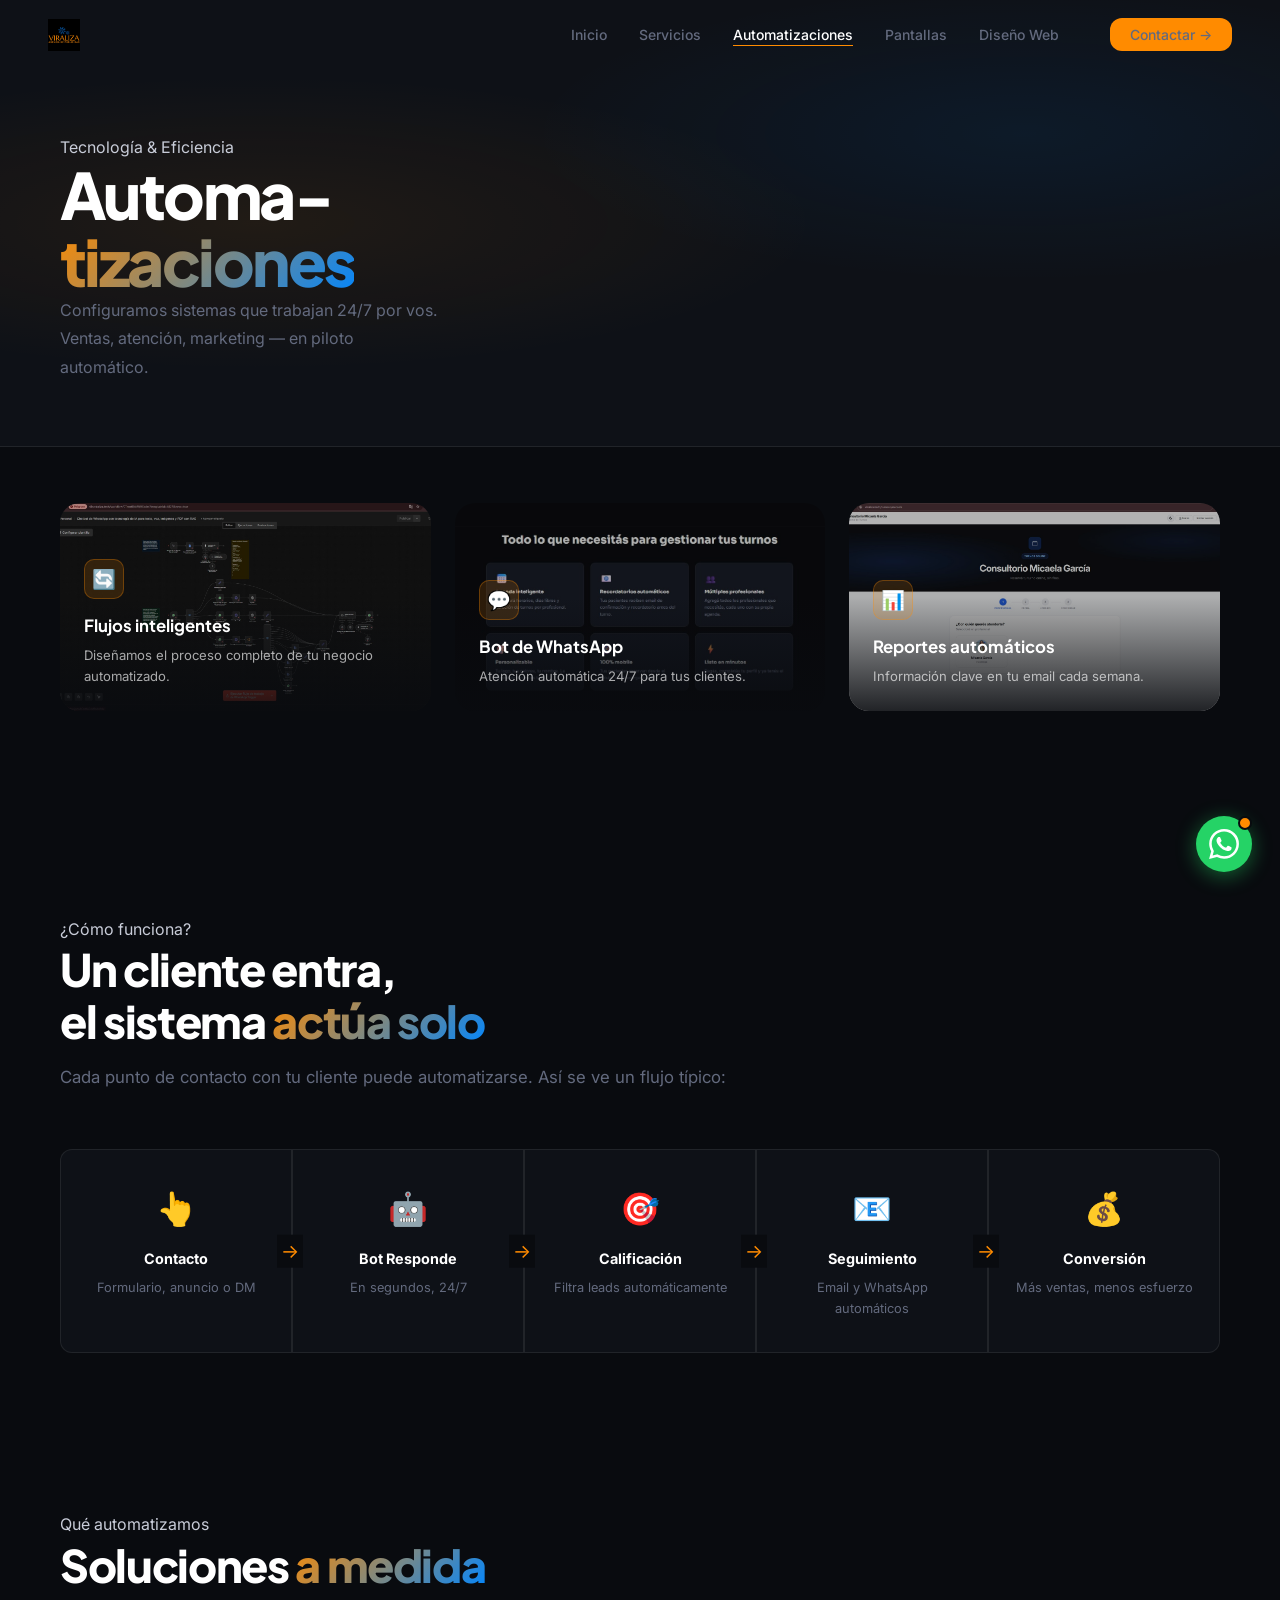
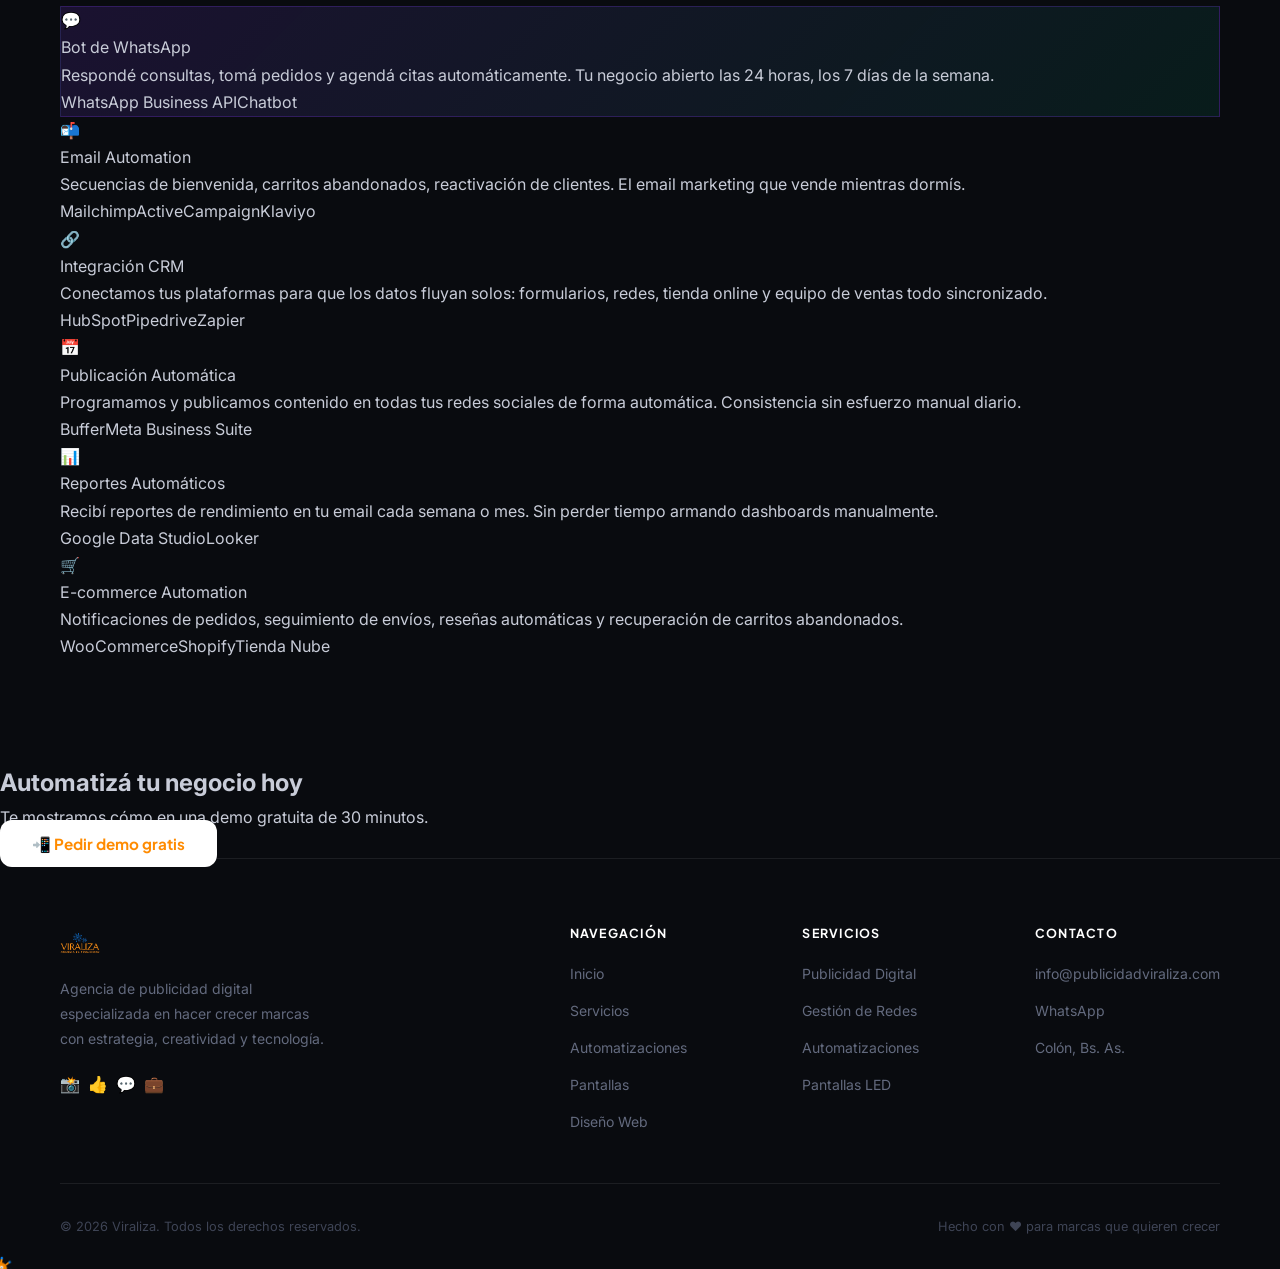
==== commit 3cd8b2cf: "Add files via upload" ====
--- a/automatizaciones.html
+++ b/automatizaciones.html
@@ -55,7 +55,8 @@
 <body>
 
 <nav>
-  <a href="index.html" class="nav-logo"><img src="assets/img/logo/viraliza-logo.png" alt="Viraliza" style="height:34px;width:auto;object-fit:contain"></a>
+  <a href="index.html" class="nav-logo">
+    <img src="assets/img/logo/viraliza-logo-real.jpg" alt="Viraliza" style="height:32px;width:auto;object-fit:contain;mix-blend-mode:screen"></a>
   <ul class="nav-links">
     <li><a href="index.html">Inicio</a></li>
     <li><a href="servicios.html">Servicios</a></li>
@@ -207,7 +208,7 @@
 <footer>
   <div class="footer-grid">
     <div class="footer-brand">
-      <div class="nav-logo" style="margin-bottom:.8rem"><img src="assets/img/logo/viraliza-logo.png" alt="Viraliza" style="height:34px;width:auto;object-fit:contain"></div>
+      <div class="nav-logo" style="margin-bottom:.8rem"><img src="assets/img/logo/viraliza-logo-real.jpg" alt="Viraliza" style="height:40px;width:auto;object-fit:contain;mix-blend-mode:screen"></div>
       <p>Agencia de publicidad digital especializada en hacer crecer marcas con estrategia, creatividad y tecnología.</p>
       <div class="footer-socials">
         <a href="#" class="social-btn">📸</a><a href="#" class="social-btn">👍</a>
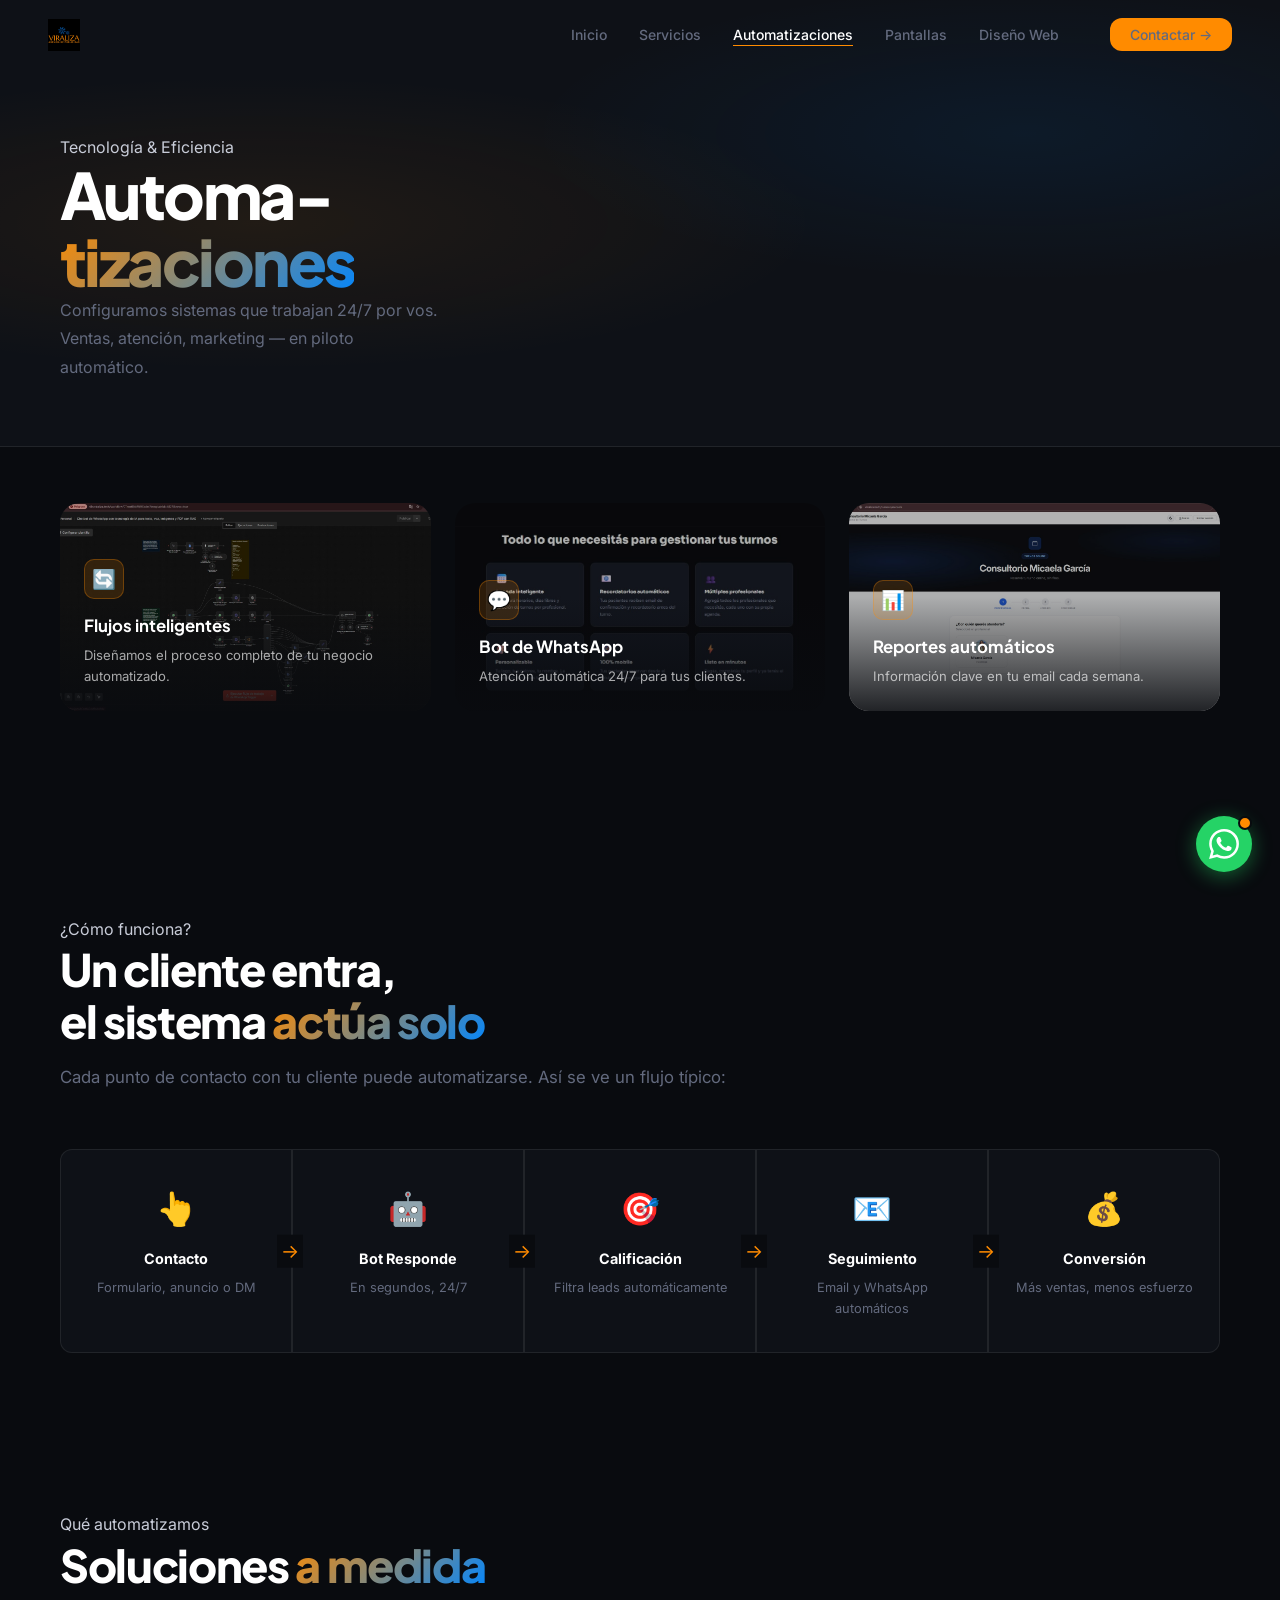
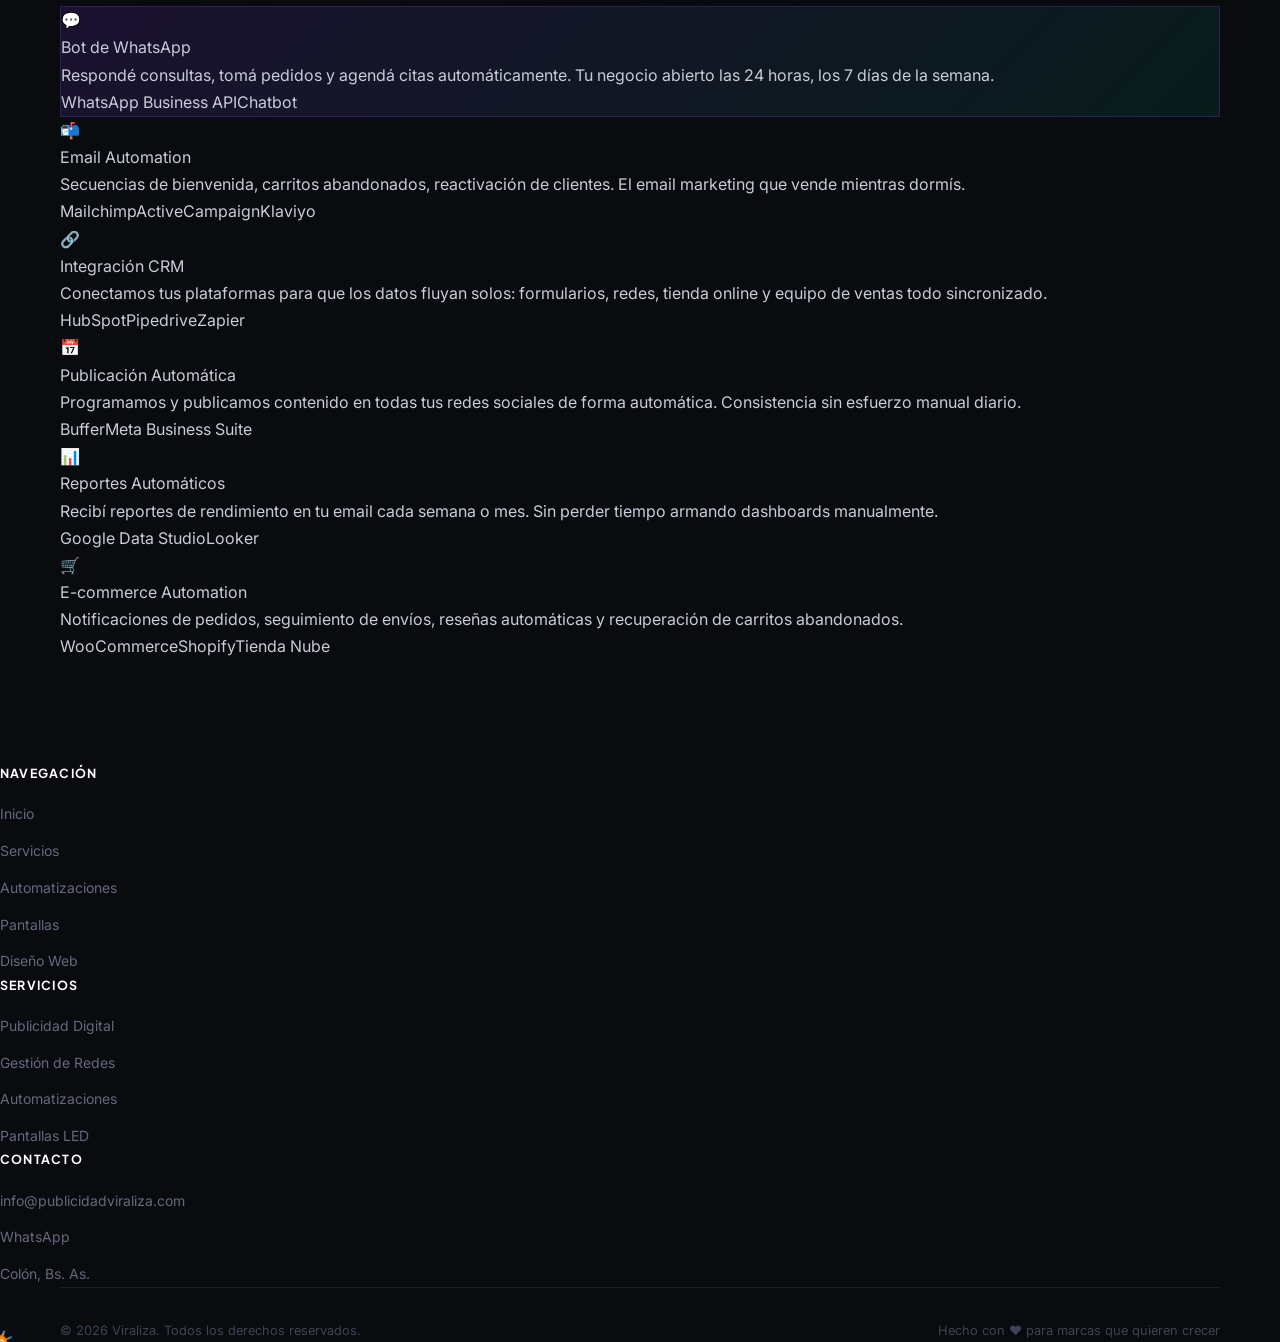
==== commit 306f9c18: "Add files via upload" ====
--- a/automatizaciones.html
+++ b/automatizaciones.html
@@ -197,24 +197,7 @@
   </div>
 </section>
 
-<div class="cta-band fade-in">
-  <div class="cta-band-text">
-    <h2>Automatizá tu negocio hoy</h2>
-    <p>Te mostramos cómo en una demo gratuita de 30 minutos.</p>
-  </div>
-  <a href="https://wa.me/5493416641391" class="btn-white" target="_blank">📲 Pedir demo gratis</a>
-</div>
-
-<footer>
-  <div class="footer-grid">
-    <div class="footer-brand">
-      <div class="nav-logo" style="margin-bottom:.8rem"><img src="assets/img/logo/viraliza-logo-real.jpg" alt="Viraliza" style="height:40px;width:auto;object-fit:contain;mix-blend-mode:screen"></div>
-      <p>Agencia de publicidad digital especializada en hacer crecer marcas con estrategia, creatividad y tecnología.</p>
-      <div class="footer-socials">
-        <a href="#" class="social-btn">📸</a><a href="#" class="social-btn">👍</a>
-        <a href="#" class="social-btn">💬</a><a href="#" class="social-btn">💼</a>
-      </div>
-    </div>
+
     <div class="footer-col">
       <h4>Navegación</h4>
       <ul>
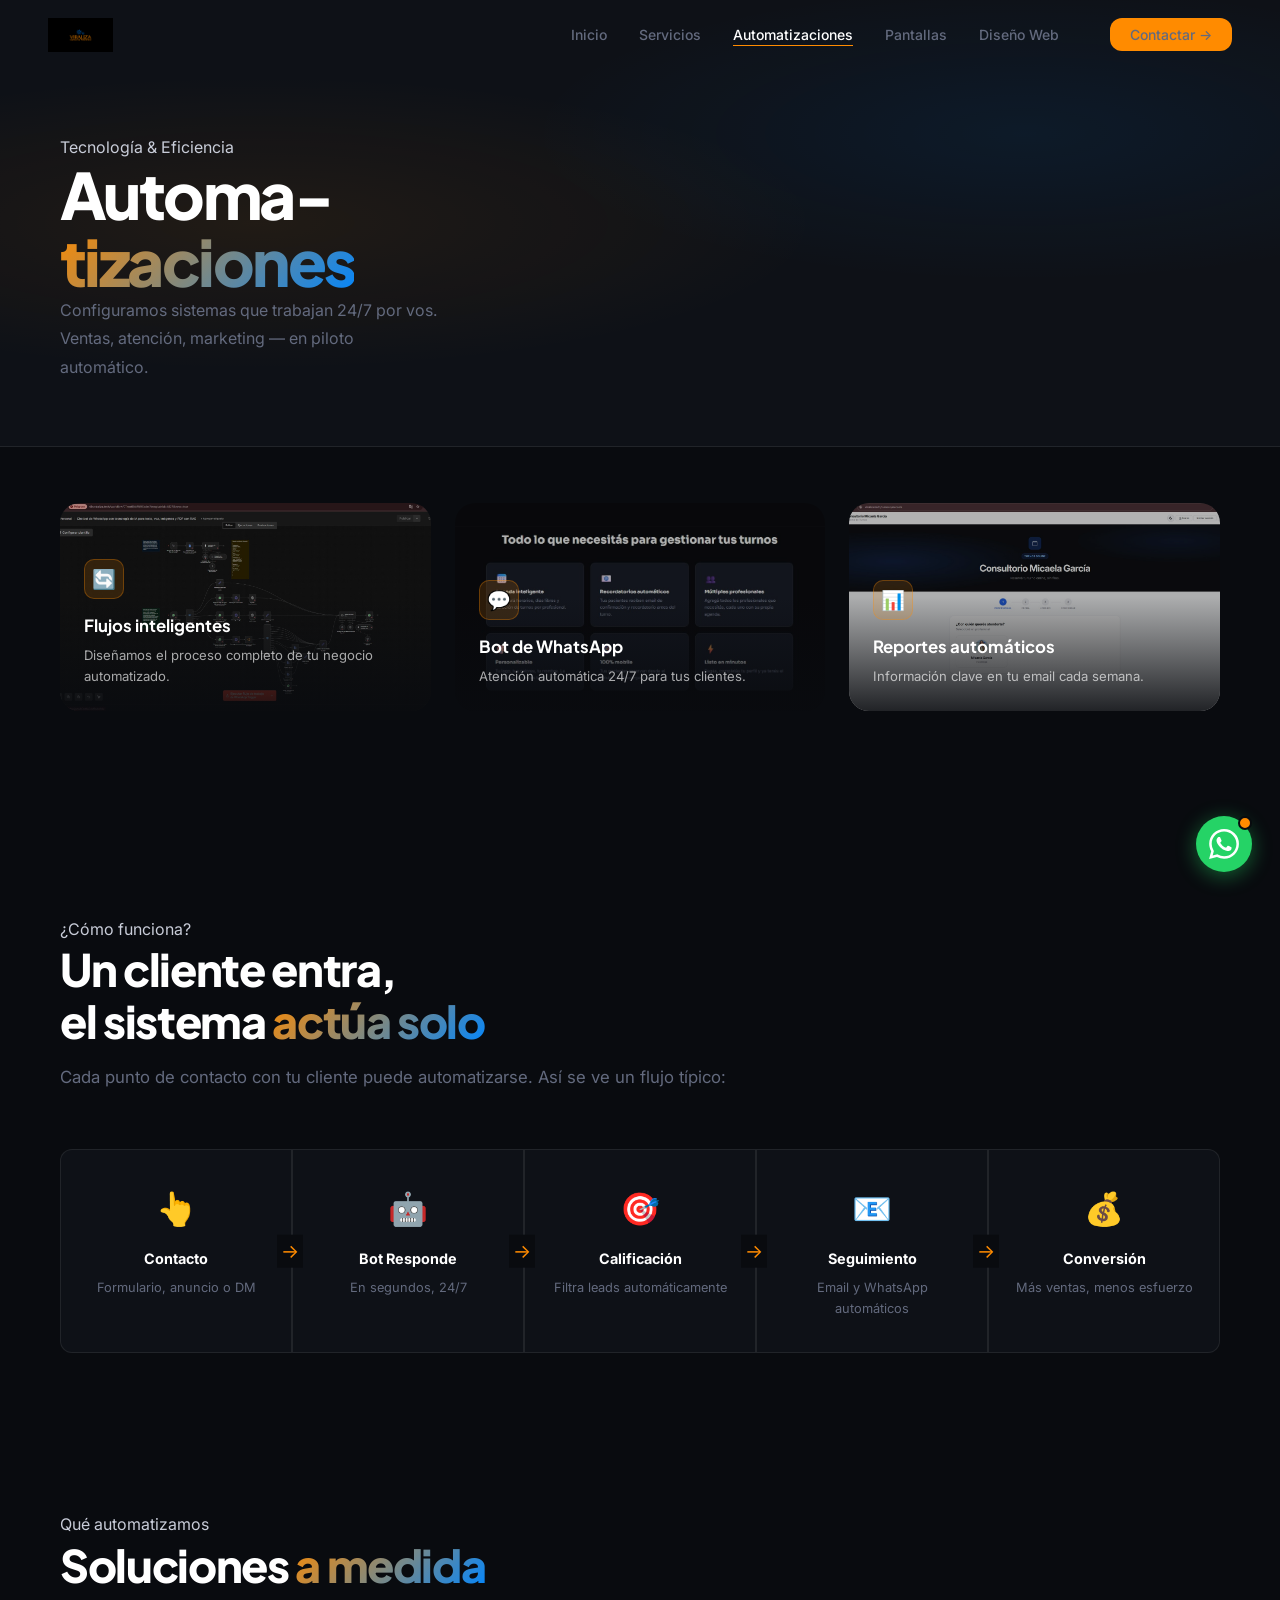
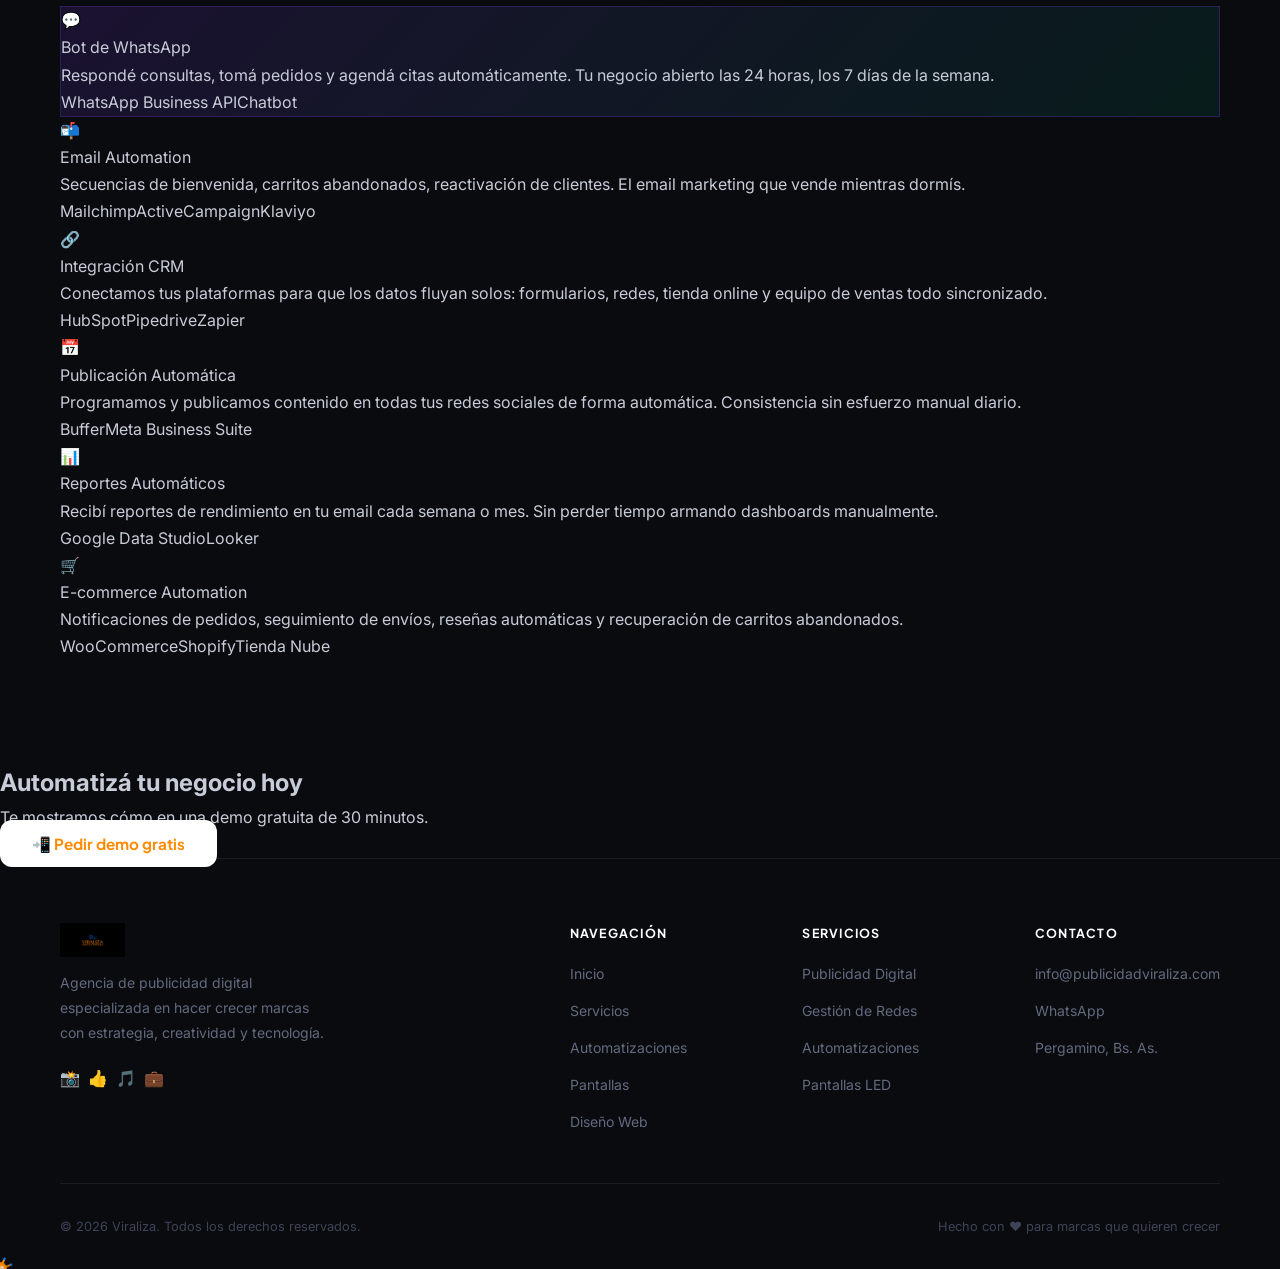
==== commit a5e9fec9: "Add files via upload" ====
--- a/automatizaciones.html
+++ b/automatizaciones.html
@@ -55,15 +55,14 @@
 <body>
 
 <nav>
-  <a href="index.html" class="nav-logo">
-    <img src="assets/img/logo/viraliza-logo-real.jpg" alt="Viraliza" style="height:32px;width:auto;object-fit:contain;mix-blend-mode:screen"></a>
+  <a href="index.html" class="nav-logo"><img src="assets/img/logo/viraliza-logo.png" alt="Viraliza" style="height:34px;width:auto;object-fit:contain"></a>
   <ul class="nav-links">
     <li><a href="index.html">Inicio</a></li>
     <li><a href="servicios.html">Servicios</a></li>
     <li><a href="automatizaciones.html" class="active">Automatizaciones</a></li>
     <li><a href="pantallas.html">Pantallas</a></li>
     <li><a href="diseno-web.html">Diseño Web</a></li>
-    <li><a href="https://wa.me/5493416641391" class="nav-cta" target="_blank">Contactar →</a></li>
+    <li><a href="https://wa.me/+541234567890" class="nav-cta" target="_blank">Contactar →</a></li>
   </ul>
   <button class="hamburger" aria-label="Menú"><span></span><span></span><span></span></button>
 </nav>
@@ -197,7 +196,24 @@
   </div>
 </section>
 
-
+<div class="cta-band fade-in">
+  <div class="cta-band-text">
+    <h2>Automatizá tu negocio hoy</h2>
+    <p>Te mostramos cómo en una demo gratuita de 30 minutos.</p>
+  </div>
+  <a href="https://wa.me/+541234567890" class="btn-white" target="_blank">📲 Pedir demo gratis</a>
+</div>
+
+<footer>
+  <div class="footer-grid">
+    <div class="footer-brand">
+      <div class="nav-logo" style="margin-bottom:.8rem"><img src="assets/img/logo/viraliza-logo.png" alt="Viraliza" style="height:34px;width:auto;object-fit:contain"></div>
+      <p>Agencia de publicidad digital especializada en hacer crecer marcas con estrategia, creatividad y tecnología.</p>
+      <div class="footer-socials">
+        <a href="#" class="social-btn">📸</a><a href="#" class="social-btn">👍</a>
+        <a href="#" class="social-btn">🎵</a><a href="#" class="social-btn">💼</a>
+      </div>
+    </div>
     <div class="footer-col">
       <h4>Navegación</h4>
       <ul>
@@ -221,8 +237,8 @@
       <h4>Contacto</h4>
       <ul>
         <li><a href="mailto:info@publicidadviraliza.com">info@publicidadviraliza.com</a></li>
-        <li><a href="https://wa.me/5493416641391">WhatsApp</a></li>
-        <li><a href="#">Colón, Bs. As.</a></li>
+        <li><a href="https://wa.me/+541234567890">WhatsApp</a></li>
+        <li><a href="#">Pergamino, Bs. As.</a></li>
       </ul>
     </div>
   </div>
@@ -232,7 +248,7 @@
   </div>
 </footer>
 <!-- WhatsApp flotante -->
-<a href="https://wa.me/5493416641391" class="wa-float" target="_blank" rel="noopener" aria-label="Contactar por WhatsApp">
+<a href="https://wa.me/message/DBCSCXKEEDMZA1" class="wa-float" target="_blank" rel="noopener" aria-label="Contactar por WhatsApp">
   <span class="wa-tooltip">¡Hablemos por WhatsApp!</span>
   <div class="wa-btn">
     <div class="wa-pulse"></div>
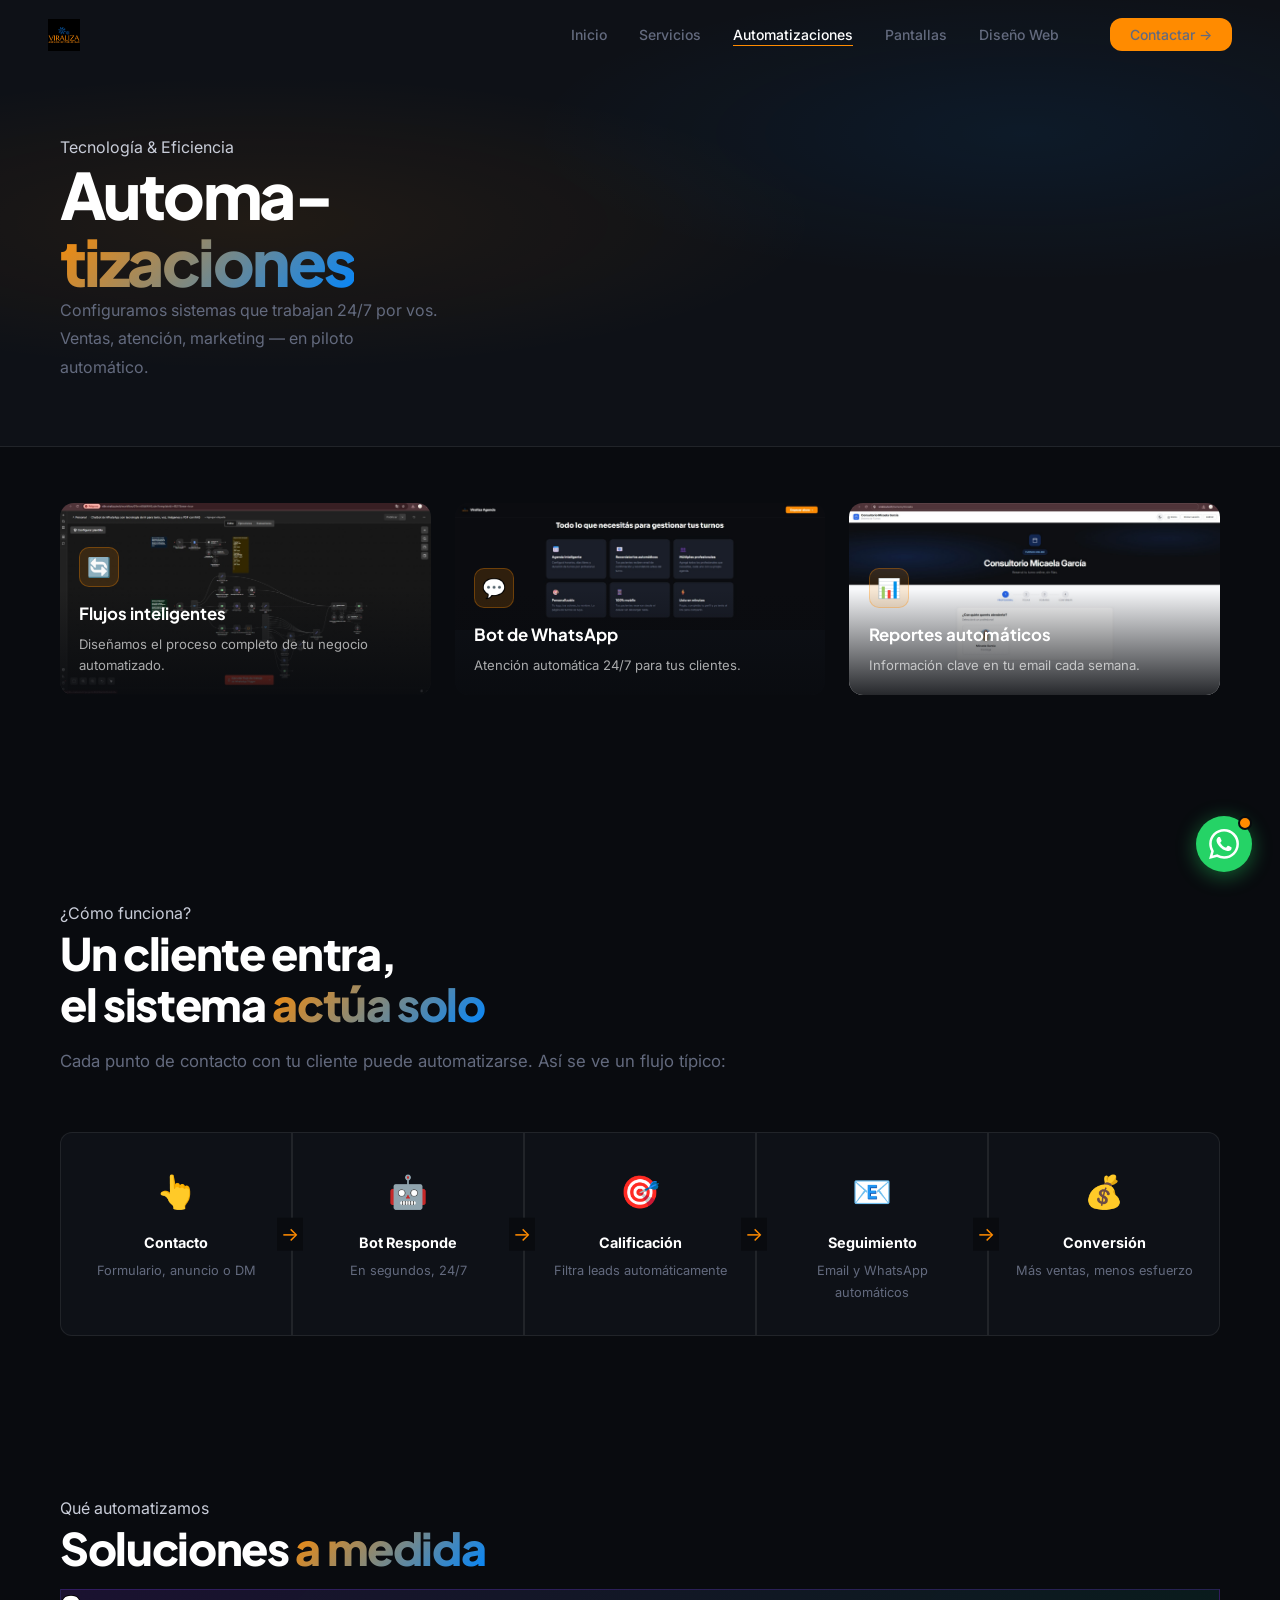
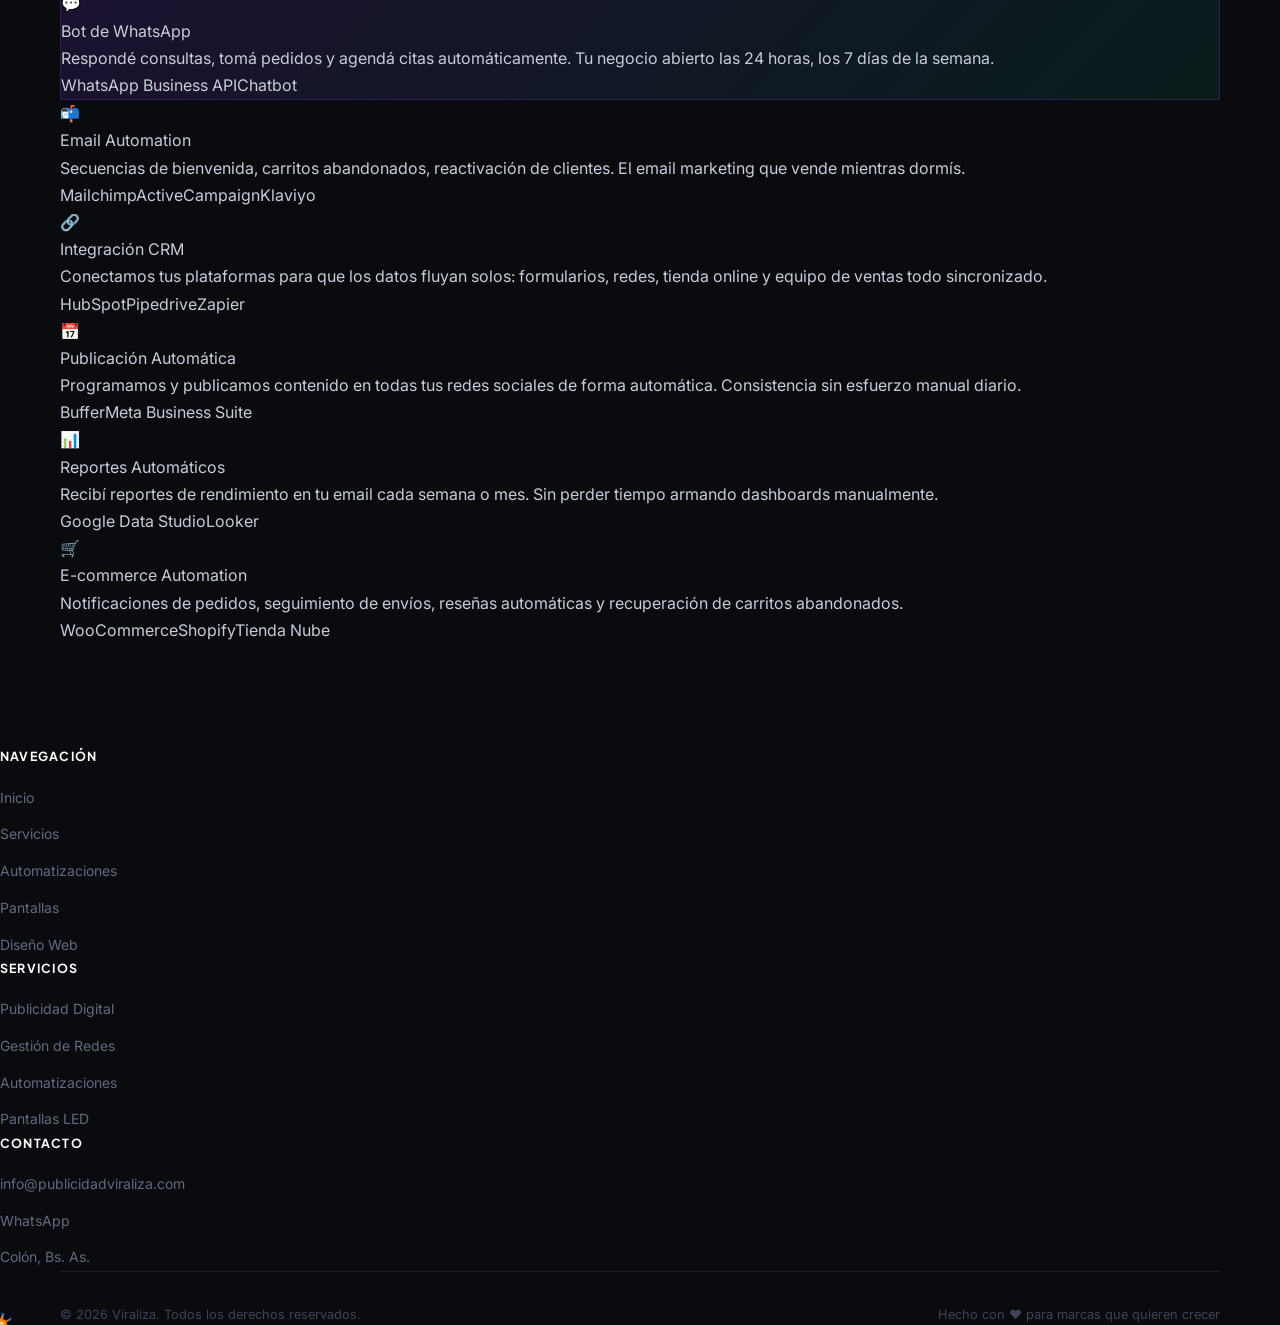
==== commit 1811e730: "Add files via upload" ====
--- a/automatizaciones.html
+++ b/automatizaciones.html
@@ -55,14 +55,15 @@
 <body>
 
 <nav>
-  <a href="index.html" class="nav-logo"><img src="assets/img/logo/viraliza-logo.png" alt="Viraliza" style="height:34px;width:auto;object-fit:contain"></a>
+  <a href="index.html" class="nav-logo">
+    <img src="assets/img/logo/viraliza-logo-real.jpg" alt="Viraliza" style="height:32px;width:auto;object-fit:contain;mix-blend-mode:screen"></a>
   <ul class="nav-links">
     <li><a href="index.html">Inicio</a></li>
     <li><a href="servicios.html">Servicios</a></li>
     <li><a href="automatizaciones.html" class="active">Automatizaciones</a></li>
     <li><a href="pantallas.html">Pantallas</a></li>
     <li><a href="diseno-web.html">Diseño Web</a></li>
-    <li><a href="https://wa.me/+541234567890" class="nav-cta" target="_blank">Contactar →</a></li>
+    <li><a href="https://wa.me/5493416641391" class="nav-cta" target="_blank">Contactar →</a></li>
   </ul>
   <button class="hamburger" aria-label="Menú"><span></span><span></span><span></span></button>
 </nav>
@@ -82,25 +83,25 @@
 <section style="padding-top:0">
   <div class="container">
     <div class="services-photo-grid" style="grid-template-columns:repeat(auto-fit,minmax(260px,1fr))">
-      <div class="sphoto-card" style="aspect-ratio:16/9">
+      <div style="position:relative;border-radius:14px;overflow:hidden;background:#0e1117" style="aspect-ratio:16/9">
         <img src="assets/img/automati/a4.jpeg" alt="Flujos de automatización" loading="lazy">
-        <div class="sphoto-card-overlay">
+        <div style="position:absolute;inset:0;background:linear-gradient(to top,rgba(9,11,15,.88) 0%,transparent 55%);display:flex;flex-direction:column;justify-content:flex-end;padding:1.2rem">
           <div class="sphoto-icon">🔄</div>
           <div class="sphoto-title">Flujos inteligentes</div>
           <div class="sphoto-desc">Diseñamos el proceso completo de tu negocio automatizado.</div>
         </div>
       </div>
-      <div class="sphoto-card" style="aspect-ratio:16/9">
+      <div style="position:relative;border-radius:14px;overflow:hidden;background:#0e1117" style="aspect-ratio:16/9">
         <img src="assets/img/automati/a1.jpeg" alt="Bot WhatsApp" loading="lazy">
-        <div class="sphoto-card-overlay">
+        <div style="position:absolute;inset:0;background:linear-gradient(to top,rgba(9,11,15,.88) 0%,transparent 55%);display:flex;flex-direction:column;justify-content:flex-end;padding:1.2rem">
           <div class="sphoto-icon">💬</div>
           <div class="sphoto-title">Bot de WhatsApp</div>
           <div class="sphoto-desc">Atención automática 24/7 para tus clientes.</div>
         </div>
       </div>
-      <div class="sphoto-card" style="aspect-ratio:16/9">
+      <div style="position:relative;border-radius:14px;overflow:hidden;background:#0e1117" style="aspect-ratio:16/9">
         <img src="assets/img/automati/a3.jpeg" alt="Reportes automáticos" loading="lazy">
-        <div class="sphoto-card-overlay">
+        <div style="position:absolute;inset:0;background:linear-gradient(to top,rgba(9,11,15,.88) 0%,transparent 55%);display:flex;flex-direction:column;justify-content:flex-end;padding:1.2rem">
           <div class="sphoto-icon">📊</div>
           <div class="sphoto-title">Reportes automáticos</div>
           <div class="sphoto-desc">Información clave en tu email cada semana.</div>
@@ -196,24 +197,7 @@
   </div>
 </section>
 
-<div class="cta-band fade-in">
-  <div class="cta-band-text">
-    <h2>Automatizá tu negocio hoy</h2>
-    <p>Te mostramos cómo en una demo gratuita de 30 minutos.</p>
-  </div>
-  <a href="https://wa.me/+541234567890" class="btn-white" target="_blank">📲 Pedir demo gratis</a>
-</div>
-
-<footer>
-  <div class="footer-grid">
-    <div class="footer-brand">
-      <div class="nav-logo" style="margin-bottom:.8rem"><img src="assets/img/logo/viraliza-logo.png" alt="Viraliza" style="height:34px;width:auto;object-fit:contain"></div>
-      <p>Agencia de publicidad digital especializada en hacer crecer marcas con estrategia, creatividad y tecnología.</p>
-      <div class="footer-socials">
-        <a href="#" class="social-btn">📸</a><a href="#" class="social-btn">👍</a>
-        <a href="#" class="social-btn">🎵</a><a href="#" class="social-btn">💼</a>
-      </div>
-    </div>
+
     <div class="footer-col">
       <h4>Navegación</h4>
       <ul>
@@ -237,8 +221,8 @@
       <h4>Contacto</h4>
       <ul>
         <li><a href="mailto:info@publicidadviraliza.com">info@publicidadviraliza.com</a></li>
-        <li><a href="https://wa.me/+541234567890">WhatsApp</a></li>
-        <li><a href="#">Pergamino, Bs. As.</a></li>
+        <li><a href="https://wa.me/5493416641391">WhatsApp</a></li>
+        <li><a href="#">Colón, Bs. As.</a></li>
       </ul>
     </div>
   </div>
@@ -248,7 +232,7 @@
   </div>
 </footer>
 <!-- WhatsApp flotante -->
-<a href="https://wa.me/message/DBCSCXKEEDMZA1" class="wa-float" target="_blank" rel="noopener" aria-label="Contactar por WhatsApp">
+<a href="https://wa.me/5493416641391" class="wa-float" target="_blank" rel="noopener" aria-label="Contactar por WhatsApp">
   <span class="wa-tooltip">¡Hablemos por WhatsApp!</span>
   <div class="wa-btn">
     <div class="wa-pulse"></div>
--- a/assets/css/style.css
+++ b/assets/css/style.css
@@ -634,11 +634,15 @@
   border-radius: var(--radius-lg);
   overflow: hidden;
   aspect-ratio: 4/3;
+  min-height: 220px;
   cursor: pointer;
   text-decoration: none;
   display: block;
+  background: var(--bg2);
 }
 .sphoto-card img {
+  position: absolute;
+  top: 0; left: 0;
   width: 100%; height: 100%;
   object-fit: cover;
   transition: transform .6s ease, filter .6s ease;
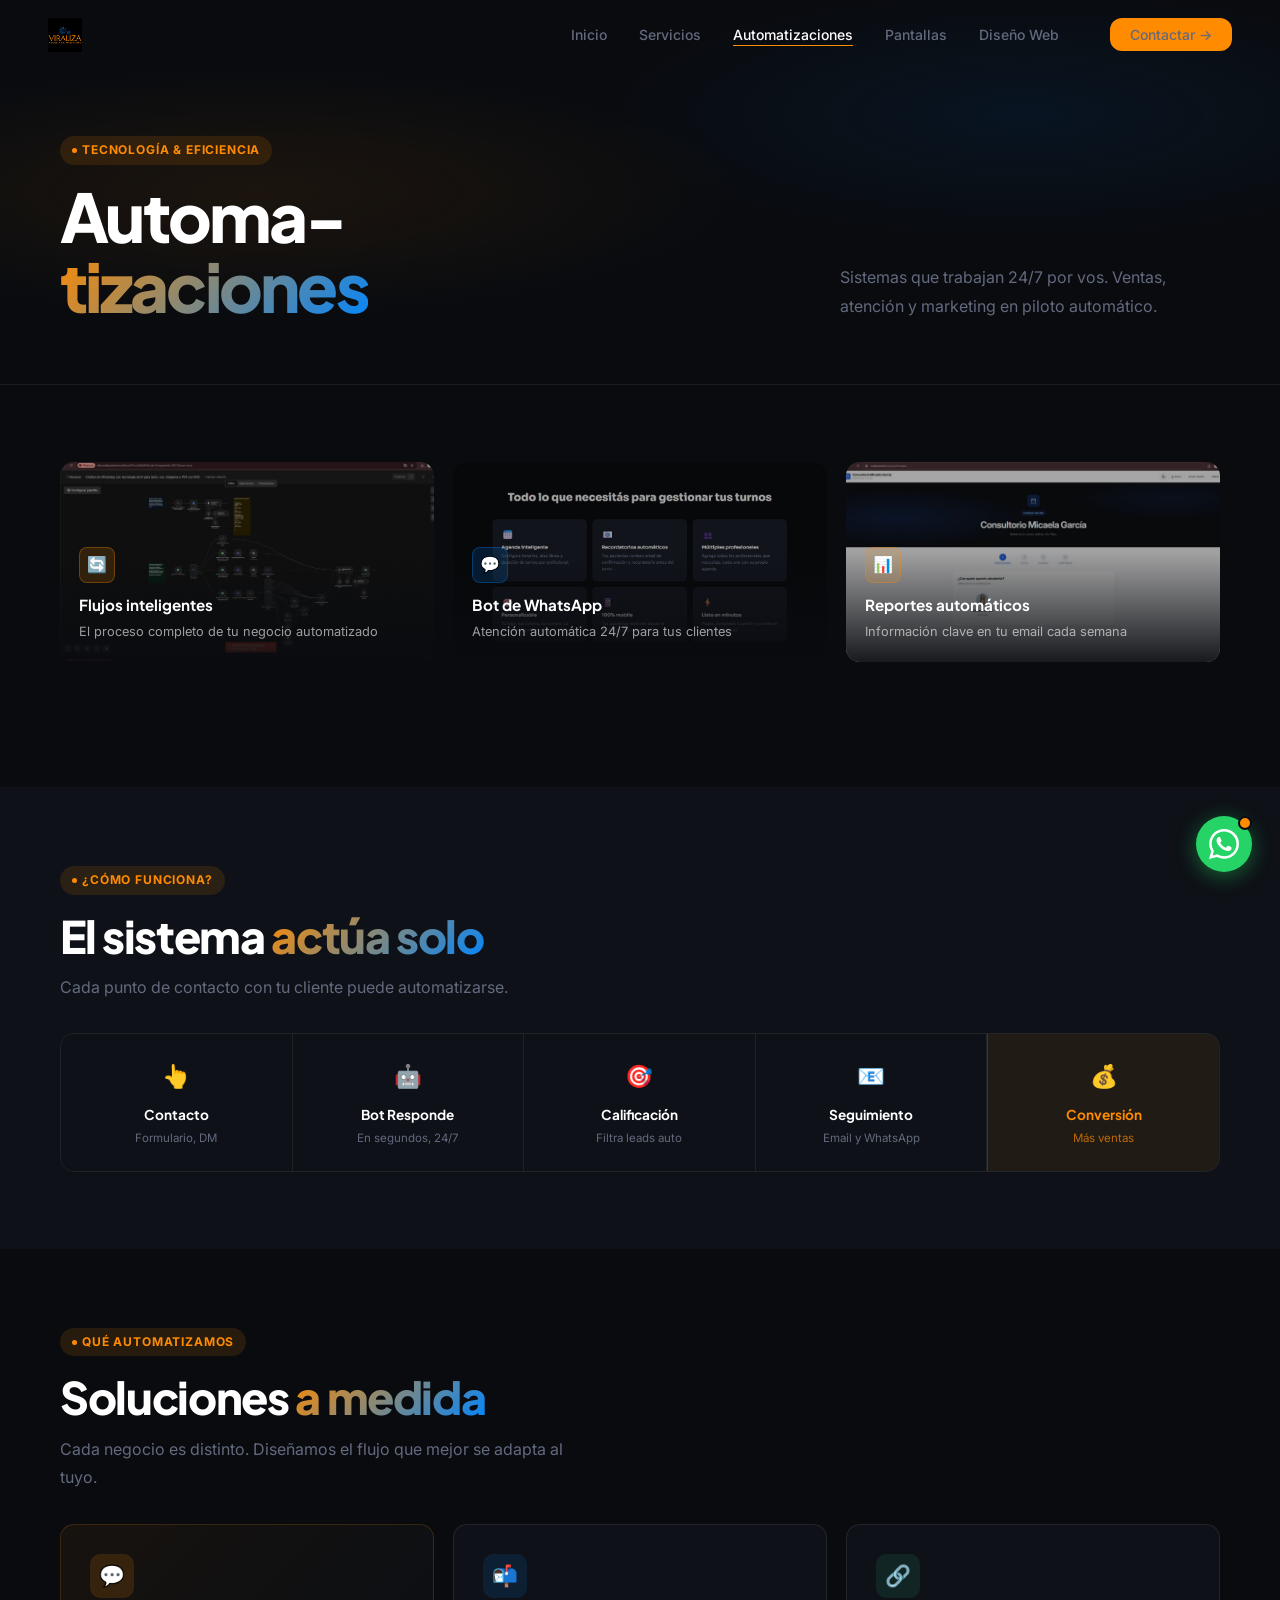
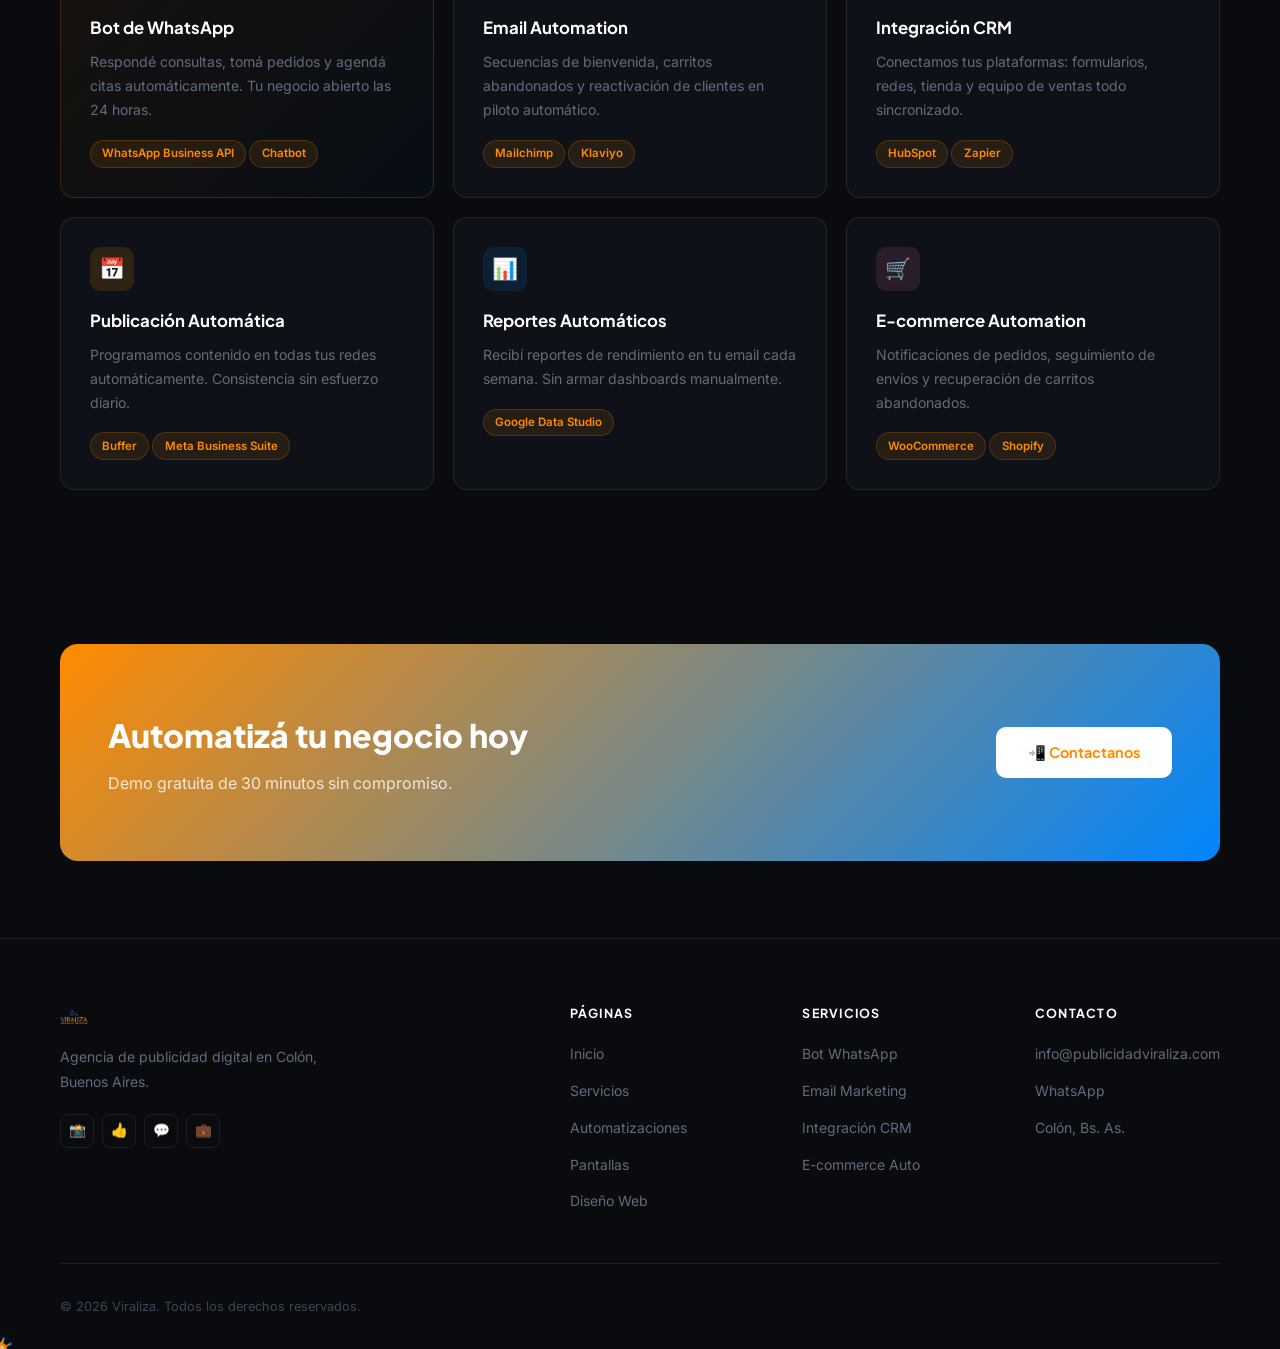
==== commit 656afee2: "Add files via upload" ====
--- a/automatizaciones.html
+++ b/automatizaciones.html
@@ -4,59 +4,37 @@
   <meta charset="UTF-8">
   <meta name="viewport" content="width=device-width, initial-scale=1.0">
   <title>Automatizaciones — Viraliza</title>
-  <meta name="description" content="Automatizaciones de marketing y ventas. Flujos inteligentes para WhatsApp, CRM, email y más. Trabajá menos, vendé más.">
+  <meta name="description" content="Bots de WhatsApp, email automation y CRM. Automatizá tu negocio con Viraliza.">
   <link rel="icon" href="data:image/svg+xml,<svg xmlns='http://www.w3.org/2000/svg' viewBox='0 0 100 100'><text y='.9em' font-size='90'>⚡</text></svg>">
   <link rel="stylesheet" href="assets/css/style.css">
   <style>
-    .auto-hero-badge {
-      display:inline-flex;align-items:center;gap:.5rem;
-      padding:.35rem 1rem;
-      background:rgba(124,58,237,.12);border:1px solid rgba(124,58,237,.3);
-      border-radius:99px;font-size:.8rem;font-weight:700;
-      color:#a78bfa;letter-spacing:.05em;margin-bottom:1rem;
-    }
-    .flow-diagram {
-      margin: 3.5rem 0;
-      display:grid;
-      grid-template-columns: repeat(auto-fit, minmax(200px, 1fr));
-      gap:0; position:relative;
-    }
-    .flow-step {
-      padding:2rem 1.5rem;
-      background:var(--surface);
-      border:1px solid var(--border);
-      position:relative; text-align:center;
-      transition: background var(--transition);
-    }
-    .flow-step:not(:last-child)::after {
-      content:'→';
-      position:absolute; right:-12px; top:50%;
-      transform:translateY(-50%);
-      color:var(--accent); font-size:1.2rem; z-index:2;
-      background:var(--bg); padding:0 4px;
-    }
-    .flow-step:first-child { border-radius:var(--radius) 0 0 var(--radius); }
-    .flow-step:last-child  { border-radius:0 var(--radius) var(--radius) 0; }
-    .flow-step:hover { background:var(--surface2); }
-    .flow-emoji { font-size:2rem; margin-bottom:.7rem; }
-    .flow-label { font-family:var(--font-head); font-size:.9rem; font-weight:700; color:var(--white); }
-    .flow-sub { font-size:.8rem; color:var(--muted); margin-top:.3rem; }
-    @media(max-width:600px){
-      .flow-step::after{content:'↓';right:50%;top:auto;bottom:-14px;transform:translateX(50%);}
-      .flow-step:first-child{border-radius:var(--radius) var(--radius) 0 0;}
-      .flow-step:last-child{border-radius:0 0 var(--radius) var(--radius);}
-    }
-    .highlight-card {
-      background: linear-gradient(135deg, rgba(124,58,237,.15), rgba(0,229,160,.08));
-      border: 1px solid rgba(124,58,237,.25);
-    }
+    :root { --acc:#ff8b00; --a2:#0086ff; --bg:#090b0f; --bg2:#0e1117; --bg3:#13181f; --brd:rgba(255,255,255,.08); --txt:#c8ccd8; --mut:#636a7e; }
+    *{box-sizing:border-box;margin:0;padding:0}
+    body{background:var(--bg);color:var(--txt);font-family:'Inter',sans-serif;overflow-x:hidden}
+    .card{background:var(--bg2);border:1px solid var(--brd);border-radius:14px;padding:1.8rem;transition:transform .3s,border-color .3s}
+    .card:hover{transform:translateY(-3px);border-color:rgba(255,139,0,.25)}
+    .card-icon{width:44px;height:44px;border-radius:10px;display:flex;align-items:center;justify-content:center;font-size:1.3rem;margin-bottom:1rem}
+    .card-icon.or{background:rgba(255,139,0,.14)} .card-icon.bl{background:rgba(0,134,255,.12)} .card-icon.gr{background:rgba(52,211,153,.1)} .card-icon.pk{background:rgba(244,114,182,.12)}
+    .card-t{font-family:'Plus Jakarta Sans',sans-serif;font-size:1.05rem;font-weight:700;color:#fff;margin-bottom:.5rem}
+    .card-d{font-size:.88rem;color:var(--mut);line-height:1.7}
+    .tag{display:inline-block;padding:.2rem .7rem;border-radius:99px;font-size:.72rem;font-weight:600;margin:.3rem .2rem 0 0;background:rgba(255,139,0,.1);color:var(--acc);border:1px solid rgba(255,139,0,.2)}
+    .grid{display:grid;grid-template-columns:repeat(auto-fit,minmax(280px,1fr));gap:1.2rem}
+    .sec{padding:clamp(3rem,6vw,5rem) clamp(1.5rem,5vw,3rem)}
+    .sec-alt{background:var(--bg2)}
+    .container{max-width:1160px;margin:0 auto}
+    .bdg{display:inline-flex;align-items:center;gap:5px;padding:4px 12px;background:rgba(255,139,0,.12);color:var(--acc);font-size:.75rem;font-weight:700;letter-spacing:.07em;text-transform:uppercase;border-radius:99px;margin-bottom:1rem}
+    .bdg::before{content:'';width:5px;height:5px;background:var(--acc);border-radius:50%}
+    .sec-title{font-family:'Plus Jakarta Sans',sans-serif;font-size:clamp(1.8rem,4vw,2.8rem);font-weight:800;color:#fff;line-height:1.1;letter-spacing:-.03em;margin-bottom:.8rem}
+    .sec-title em{font-style:normal;background:linear-gradient(135deg,#ff8b00,#0086ff);-webkit-background-clip:text;background-clip:text;-webkit-text-fill-color:transparent}
+    .sec-sub{font-size:1rem;color:var(--mut);max-width:520px;line-height:1.8}
   </style>
 </head>
 <body>
 
 <nav>
   <a href="index.html" class="nav-logo">
-    <img src="assets/img/logo/viraliza-logo-real.jpg" alt="Viraliza" style="height:32px;width:auto;object-fit:contain;mix-blend-mode:screen"></a>
+    <img src="assets/img/logo/viraliza-logo-real.jpg" alt="Viraliza" style="height:34px;width:auto;object-fit:contain;mix-blend-mode:screen">
+  </a>
   <ul class="nav-links">
     <li><a href="index.html">Inicio</a></li>
     <li><a href="servicios.html">Servicios</a></li>
@@ -68,180 +46,111 @@
   <button class="hamburger" aria-label="Menú"><span></span><span></span><span></span></button>
 </nav>
 
-<div class="page-hero">
-  <div class="page-hero-bg" style="background:radial-gradient(ellipse 60% 80% at 80% 50%, rgba(124,58,237,.2) 0%, transparent 60%), radial-gradient(ellipse 50% 60% at 10% 30%, rgba(0,229,160,.1) 0%, transparent 55%), var(--bg)"></div>
-  <div class="container">
+<!-- HERO -->
+<div style="padding:calc(70px + 4rem) clamp(1.5rem,5vw,3rem) 4rem;background:radial-gradient(ellipse 70% 60% at 20% 50%,rgba(255,139,0,.08),transparent 55%),radial-gradient(ellipse 60% 60% at 80% 30%,rgba(0,134,255,.08),transparent 55%),#090b0f;border-bottom:1px solid rgba(255,255,255,.07)">
+  <div style="max-width:1160px;margin:0 auto;display:flex;align-items:flex-end;justify-content:space-between;gap:2rem;flex-wrap:wrap">
     <div>
-      <div class="section-tag">Tecnología & Eficiencia</div>
-      <h1 class="page-hero-title">Automa-<br><em>tizaciones</em></h1>
+      <div class="bdg">Tecnología & Eficiencia</div>
+      <h1 style="font-family:'Plus Jakarta Sans',sans-serif;font-size:clamp(2.4rem,6vw,4.2rem);font-weight:800;color:#fff;line-height:1.04;letter-spacing:-.04em">Automa-<br><em style="font-style:normal;background:linear-gradient(135deg,#ff8b00,#0086ff);-webkit-background-clip:text;background-clip:text;-webkit-text-fill-color:transparent">tizaciones</em></h1>
     </div>
-    <p class="page-hero-desc">Configuramos sistemas que trabajan 24/7 por vos. Ventas, atención, marketing — en piloto automático.</p>
+    <p style="font-size:1rem;color:#636a7e;max-width:380px;line-height:1.8">Sistemas que trabajan 24/7 por vos. Ventas, atención y marketing en piloto automático.</p>
   </div>
 </div>
 
-<!-- AUTOMATI PHOTO GRID -->
-<section style="padding-top:0">
+<!-- FOTOS GRID -->
+<div class="sec">
   <div class="container">
-    <div class="services-photo-grid" style="grid-template-columns:repeat(auto-fit,minmax(260px,1fr))">
-      <div style="position:relative;border-radius:14px;overflow:hidden;background:#0e1117" style="aspect-ratio:16/9">
-        <img src="assets/img/automati/a4.jpeg" alt="Flujos de automatización" loading="lazy">
-        <div style="position:absolute;inset:0;background:linear-gradient(to top,rgba(9,11,15,.88) 0%,transparent 55%);display:flex;flex-direction:column;justify-content:flex-end;padding:1.2rem">
-          <div class="sphoto-icon">🔄</div>
-          <div class="sphoto-title">Flujos inteligentes</div>
-          <div class="sphoto-desc">Diseñamos el proceso completo de tu negocio automatizado.</div>
+    <div style="display:grid;grid-template-columns:repeat(auto-fit,minmax(260px,1fr));gap:1.2rem;margin-bottom:3rem">
+      <div style="position:relative;border-radius:14px;overflow:hidden;min-height:200px;background:#0e1117">
+        <img src="assets/img/automati/a4.jpeg" alt="Flujos automatizados" loading="lazy" style="position:absolute;top:0;left:0;width:100%;height:100%;object-fit:cover;filter:brightness(.65)">
+        <div style="position:absolute;inset:0;background:linear-gradient(to top,rgba(9,11,15,.9) 0%,transparent 55%)"></div>
+        <div style="position:absolute;bottom:0;left:0;right:0;padding:1.2rem">
+          <div style="width:36px;height:36px;background:rgba(255,139,0,.15);border:1px solid rgba(255,139,0,.3);border-radius:8px;display:flex;align-items:center;justify-content:center;font-size:1rem;margin-bottom:.6rem">🔄</div>
+          <div style="font-family:'Plus Jakarta Sans',sans-serif;font-size:.95rem;font-weight:700;color:#fff">Flujos inteligentes</div>
+          <div style="font-size:.8rem;color:rgba(255,255,255,.6);margin-top:.2rem">El proceso completo de tu negocio automatizado</div>
         </div>
       </div>
-      <div style="position:relative;border-radius:14px;overflow:hidden;background:#0e1117" style="aspect-ratio:16/9">
-        <img src="assets/img/automati/a1.jpeg" alt="Bot WhatsApp" loading="lazy">
-        <div style="position:absolute;inset:0;background:linear-gradient(to top,rgba(9,11,15,.88) 0%,transparent 55%);display:flex;flex-direction:column;justify-content:flex-end;padding:1.2rem">
-          <div class="sphoto-icon">💬</div>
-          <div class="sphoto-title">Bot de WhatsApp</div>
-          <div class="sphoto-desc">Atención automática 24/7 para tus clientes.</div>
+      <div style="position:relative;border-radius:14px;overflow:hidden;min-height:200px;background:#0e1117">
+        <img src="assets/img/automati/a1.jpeg" alt="Bot WhatsApp" loading="lazy" style="position:absolute;top:0;left:0;width:100%;height:100%;object-fit:cover;filter:brightness(.65)">
+        <div style="position:absolute;inset:0;background:linear-gradient(to top,rgba(9,11,15,.9) 0%,transparent 55%)"></div>
+        <div style="position:absolute;bottom:0;left:0;right:0;padding:1.2rem">
+          <div style="width:36px;height:36px;background:rgba(0,134,255,.15);border:1px solid rgba(0,134,255,.3);border-radius:8px;display:flex;align-items:center;justify-content:center;font-size:1rem;margin-bottom:.6rem">💬</div>
+          <div style="font-family:'Plus Jakarta Sans',sans-serif;font-size:.95rem;font-weight:700;color:#fff">Bot de WhatsApp</div>
+          <div style="font-size:.8rem;color:rgba(255,255,255,.6);margin-top:.2rem">Atención automática 24/7 para tus clientes</div>
         </div>
       </div>
-      <div style="position:relative;border-radius:14px;overflow:hidden;background:#0e1117" style="aspect-ratio:16/9">
-        <img src="assets/img/automati/a3.jpeg" alt="Reportes automáticos" loading="lazy">
-        <div style="position:absolute;inset:0;background:linear-gradient(to top,rgba(9,11,15,.88) 0%,transparent 55%);display:flex;flex-direction:column;justify-content:flex-end;padding:1.2rem">
-          <div class="sphoto-icon">📊</div>
-          <div class="sphoto-title">Reportes automáticos</div>
-          <div class="sphoto-desc">Información clave en tu email cada semana.</div>
+      <div style="position:relative;border-radius:14px;overflow:hidden;min-height:200px;background:#0e1117">
+        <img src="assets/img/automati/a3.jpeg" alt="Reportes automáticos" loading="lazy" style="position:absolute;top:0;left:0;width:100%;height:100%;object-fit:cover;filter:brightness(.65)">
+        <div style="position:absolute;inset:0;background:linear-gradient(to top,rgba(9,11,15,.9) 0%,transparent 55%)"></div>
+        <div style="position:absolute;bottom:0;left:0;right:0;padding:1.2rem">
+          <div style="width:36px;height:36px;background:rgba(255,139,0,.15);border:1px solid rgba(255,139,0,.3);border-radius:8px;display:flex;align-items:center;justify-content:center;font-size:1rem;margin-bottom:.6rem">📊</div>
+          <div style="font-family:'Plus Jakarta Sans',sans-serif;font-size:.95rem;font-weight:700;color:#fff">Reportes automáticos</div>
+          <div style="font-size:.8rem;color:rgba(255,255,255,.6);margin-top:.2rem">Información clave en tu email cada semana</div>
         </div>
       </div>
     </div>
   </div>
-</section>
+</div>
 
-
-
-<section>
+<!-- FLUJO -->
+<div class="sec sec-alt">
   <div class="container">
-    <div class="fade-in">
-      <div class="section-tag">¿Cómo funciona?</div>
-      <h2 class="section-title">Un cliente entra,<br>el sistema <em>actúa solo</em></h2>
-      <p class="section-sub">Cada punto de contacto con tu cliente puede automatizarse. Así se ve un flujo típico:</p>
-    </div>
-    <div class="flow-diagram fade-in">
-      <div class="flow-step">
-        <div class="flow-emoji">👆</div>
-        <div class="flow-label">Contacto</div>
-        <div class="flow-sub">Formulario, anuncio o DM</div>
-      </div>
-      <div class="flow-step">
-        <div class="flow-emoji">🤖</div>
-        <div class="flow-label">Bot Responde</div>
-        <div class="flow-sub">En segundos, 24/7</div>
-      </div>
-      <div class="flow-step">
-        <div class="flow-emoji">🎯</div>
-        <div class="flow-label">Calificación</div>
-        <div class="flow-sub">Filtra leads automáticamente</div>
-      </div>
-      <div class="flow-step">
-        <div class="flow-emoji">📧</div>
-        <div class="flow-label">Seguimiento</div>
-        <div class="flow-sub">Email y WhatsApp automáticos</div>
-      </div>
-      <div class="flow-step">
-        <div class="flow-emoji">💰</div>
-        <div class="flow-label">Conversión</div>
-        <div class="flow-sub">Más ventas, menos esfuerzo</div>
-      </div>
+    <div class="bdg">¿Cómo funciona?</div>
+    <h2 class="sec-title">El sistema <em>actúa solo</em></h2>
+    <p class="sec-sub" style="margin-bottom:2rem">Cada punto de contacto con tu cliente puede automatizarse.</p>
+    <div style="display:flex;border:1px solid rgba(255,255,255,.08);border-radius:14px;overflow:hidden;overflow-x:auto">
+      <div style="flex:1;min-width:100px;padding:1.4rem .8rem;background:#0e1117;border-right:1px solid rgba(255,255,255,.07);text-align:center"><div style="font-size:1.4rem;margin-bottom:.5rem">👆</div><div style="font-family:'Plus Jakarta Sans',sans-serif;font-size:.85rem;font-weight:700;color:#fff">Contacto</div><div style="font-size:.72rem;color:#636a7e;margin-top:.2rem">Formulario, DM</div></div>
+      <div style="flex:1;min-width:100px;padding:1.4rem .8rem;background:#0e1117;border-right:1px solid rgba(255,255,255,.07);text-align:center"><div style="font-size:1.4rem;margin-bottom:.5rem">🤖</div><div style="font-family:'Plus Jakarta Sans',sans-serif;font-size:.85rem;font-weight:700;color:#fff">Bot Responde</div><div style="font-size:.72rem;color:#636a7e;margin-top:.2rem">En segundos, 24/7</div></div>
+      <div style="flex:1;min-width:100px;padding:1.4rem .8rem;background:#0e1117;border-right:1px solid rgba(255,255,255,.07);text-align:center"><div style="font-size:1.4rem;margin-bottom:.5rem">🎯</div><div style="font-family:'Plus Jakarta Sans',sans-serif;font-size:.85rem;font-weight:700;color:#fff">Calificación</div><div style="font-size:.72rem;color:#636a7e;margin-top:.2rem">Filtra leads auto</div></div>
+      <div style="flex:1;min-width:100px;padding:1.4rem .8rem;background:#0e1117;border-right:1px solid rgba(255,255,255,.07);text-align:center"><div style="font-size:1.4rem;margin-bottom:.5rem">📧</div><div style="font-family:'Plus Jakarta Sans',sans-serif;font-size:.85rem;font-weight:700;color:#fff">Seguimiento</div><div style="font-size:.72rem;color:#636a7e;margin-top:.2rem">Email y WhatsApp</div></div>
+      <div style="flex:1;min-width:100px;padding:1.4rem .8rem;background:rgba(255,139,0,.08);border-left:1px solid rgba(255,139,0,.2);text-align:center"><div style="font-size:1.4rem;margin-bottom:.5rem">💰</div><div style="font-family:'Plus Jakarta Sans',sans-serif;font-size:.85rem;font-weight:700;color:#ff8b00">Conversión</div><div style="font-size:.72rem;color:rgba(255,139,0,.7);margin-top:.2rem">Más ventas</div></div>
     </div>
   </div>
-</section>
+</div>
 
-<section style="padding-top:0">
+<!-- SOLUCIONES -->
+<div class="sec">
   <div class="container">
-    <div class="fade-in">
-      <div class="section-tag">Qué automatizamos</div>
-      <h2 class="section-title">Soluciones <em>a medida</em></h2>
-    </div>
-    <div class="detail-grid">
-      <div class="detail-card highlight-card fade-in fade-in-delay-1">
-        <div class="card-icon">💬</div>
-        <div class="card-title">Bot de WhatsApp</div>
-        <div class="card-desc">Respondé consultas, tomá pedidos y agendá citas automáticamente. Tu negocio abierto las 24 horas, los 7 días de la semana.</div>
-        <div class="tag-list"><span class="tag">WhatsApp Business API</span><span class="tag">Chatbot</span></div>
-      </div>
-      <div class="detail-card fade-in fade-in-delay-2">
-        <div class="card-icon">📬</div>
-        <div class="card-title">Email Automation</div>
-        <div class="card-desc">Secuencias de bienvenida, carritos abandonados, reactivación de clientes. El email marketing que vende mientras dormís.</div>
-        <div class="tag-list"><span class="tag">Mailchimp</span><span class="tag">ActiveCampaign</span><span class="tag">Klaviyo</span></div>
-      </div>
-      <div class="detail-card fade-in fade-in-delay-3">
-        <div class="card-icon">🔗</div>
-        <div class="card-title">Integración CRM</div>
-        <div class="card-desc">Conectamos tus plataformas para que los datos fluyan solos: formularios, redes, tienda online y equipo de ventas todo sincronizado.</div>
-        <div class="tag-list"><span class="tag">HubSpot</span><span class="tag">Pipedrive</span><span class="tag">Zapier</span></div>
-      </div>
-      <div class="detail-card fade-in fade-in-delay-1">
-        <div class="card-icon">📅</div>
-        <div class="card-title">Publicación Automática</div>
-        <div class="card-desc">Programamos y publicamos contenido en todas tus redes sociales de forma automática. Consistencia sin esfuerzo manual diario.</div>
-        <div class="tag-list"><span class="tag">Buffer</span><span class="tag">Meta Business Suite</span></div>
-      </div>
-      <div class="detail-card fade-in fade-in-delay-2">
-        <div class="card-icon">📊</div>
-        <div class="card-title">Reportes Automáticos</div>
-        <div class="card-desc">Recibí reportes de rendimiento en tu email cada semana o mes. Sin perder tiempo armando dashboards manualmente.</div>
-        <div class="tag-list"><span class="tag">Google Data Studio</span><span class="tag">Looker</span></div>
-      </div>
-      <div class="detail-card fade-in fade-in-delay-3">
-        <div class="card-icon">🛒</div>
-        <div class="card-title">E-commerce Automation</div>
-        <div class="card-desc">Notificaciones de pedidos, seguimiento de envíos, reseñas automáticas y recuperación de carritos abandonados.</div>
-        <div class="tag-list"><span class="tag">WooCommerce</span><span class="tag">Shopify</span><span class="tag">Tienda Nube</span></div>
-      </div>
+    <div class="bdg">Qué automatizamos</div>
+    <h2 class="sec-title">Soluciones <em>a medida</em></h2>
+    <p class="sec-sub" style="margin-bottom:2rem">Cada negocio es distinto. Diseñamos el flujo que mejor se adapta al tuyo.</p>
+    <div class="grid">
+      <div class="card" style="border-color:rgba(255,139,0,.18);background:linear-gradient(135deg,rgba(255,139,0,.06),rgba(0,134,255,.03))"><div class="card-icon or">💬</div><div class="card-t">Bot de WhatsApp</div><div class="card-d">Respondé consultas, tomá pedidos y agendá citas automáticamente. Tu negocio abierto las 24 horas.</div><div style="margin-top:.8rem"><span class="tag">WhatsApp Business API</span><span class="tag">Chatbot</span></div></div>
+      <div class="card"><div class="card-icon bl">📬</div><div class="card-t">Email Automation</div><div class="card-d">Secuencias de bienvenida, carritos abandonados y reactivación de clientes en piloto automático.</div><div style="margin-top:.8rem"><span class="tag">Mailchimp</span><span class="tag">Klaviyo</span></div></div>
+      <div class="card"><div class="card-icon gr">🔗</div><div class="card-t">Integración CRM</div><div class="card-d">Conectamos tus plataformas: formularios, redes, tienda y equipo de ventas todo sincronizado.</div><div style="margin-top:.8rem"><span class="tag">HubSpot</span><span class="tag">Zapier</span></div></div>
+      <div class="card"><div class="card-icon or">📅</div><div class="card-t">Publicación Automática</div><div class="card-d">Programamos contenido en todas tus redes automáticamente. Consistencia sin esfuerzo diario.</div><div style="margin-top:.8rem"><span class="tag">Buffer</span><span class="tag">Meta Business Suite</span></div></div>
+      <div class="card"><div class="card-icon bl">📊</div><div class="card-t">Reportes Automáticos</div><div class="card-d">Recibí reportes de rendimiento en tu email cada semana. Sin armar dashboards manualmente.</div><div style="margin-top:.8rem"><span class="tag">Google Data Studio</span></div></div>
+      <div class="card"><div class="card-icon pk">🛒</div><div class="card-t">E-commerce Automation</div><div class="card-d">Notificaciones de pedidos, seguimiento de envíos y recuperación de carritos abandonados.</div><div style="margin-top:.8rem"><span class="tag">WooCommerce</span><span class="tag">Shopify</span></div></div>
     </div>
   </div>
-</section>
+</div>
 
+<!-- CTA -->
+<div class="sec">
+  <div style="background:linear-gradient(135deg,#ff8b00,#0086ff);border-radius:18px;padding:clamp(2.5rem,5vw,4rem) clamp(1.5rem,5vw,3rem);display:flex;align-items:center;justify-content:space-between;gap:1.5rem;flex-wrap:wrap;max-width:1160px;margin:0 auto">
+    <div><h2 style="font-family:'Plus Jakarta Sans',sans-serif;font-size:clamp(1.4rem,3vw,2rem);font-weight:800;color:#fff;margin-bottom:.5rem">Automatizá tu negocio hoy</h2><p style="color:rgba(255,255,255,.8)">Demo gratuita de 30 minutos sin compromiso.</p></div>
+    <a href="https://wa.me/5493416641391" target="_blank" style="padding:.85rem 2rem;background:#fff;color:#ff8b00;font-family:'Plus Jakarta Sans',sans-serif;font-weight:700;font-size:.9rem;border-radius:10px;text-decoration:none;white-space:nowrap">📲 Contactanos</a>
+  </div>
+</div>
 
-    <div class="footer-col">
-      <h4>Navegación</h4>
-      <ul>
-        <li><a href="index.html">Inicio</a></li>
-        <li><a href="servicios.html">Servicios</a></li>
-        <li><a href="automatizaciones.html">Automatizaciones</a></li>
-        <li><a href="pantallas.html">Pantallas</a></li>
-        <li><a href="diseno-web.html">Diseño Web</a></li>
-      </ul>
+<footer>
+  <div class="footer-grid">
+    <div class="footer-brand">
+      <a href="index.html" class="nav-logo" style="margin-bottom:.5rem"><img src="assets/img/logo/viraliza-logo-real.jpg" alt="Viraliza" style="height:28px;width:auto;object-fit:contain;mix-blend-mode:screen"></a>
+      <p>Agencia de publicidad digital en Colón, Buenos Aires.</p>
+      <div class="footer-socials"><a href="#" class="fsoc">📸</a><a href="#" class="fsoc">👍</a><a href="#" class="fsoc">💬</a><a href="#" class="fsoc">💼</a></div>
     </div>
-    <div class="footer-col">
-      <h4>Servicios</h4>
-      <ul>
-        <li><a href="servicios.html">Publicidad Digital</a></li>
-        <li><a href="servicios.html">Gestión de Redes</a></li>
-        <li><a href="automatizaciones.html">Automatizaciones</a></li>
-        <li><a href="pantallas.html">Pantallas LED</a></li>
-      </ul>
-    </div>
-    <div class="footer-col">
-      <h4>Contacto</h4>
-      <ul>
-        <li><a href="mailto:info@publicidadviraliza.com">info@publicidadviraliza.com</a></li>
-        <li><a href="https://wa.me/5493416641391">WhatsApp</a></li>
-        <li><a href="#">Colón, Bs. As.</a></li>
-      </ul>
-    </div>
+    <div class="footer-col"><h4>Páginas</h4><ul><li><a href="index.html">Inicio</a></li><li><a href="servicios.html">Servicios</a></li><li><a href="automatizaciones.html">Automatizaciones</a></li><li><a href="pantallas.html">Pantallas</a></li><li><a href="diseno-web.html">Diseño Web</a></li></ul></div>
+    <div class="footer-col"><h4>Servicios</h4><ul><li><a href="#">Bot WhatsApp</a></li><li><a href="#">Email Marketing</a></li><li><a href="#">Integración CRM</a></li><li><a href="#">E-commerce Auto</a></li></ul></div>
+    <div class="footer-col"><h4>Contacto</h4><ul><li><a href="mailto:info@publicidadviraliza.com">info@publicidadviraliza.com</a></li><li><a href="https://wa.me/5493416641391">WhatsApp</a></li><li><a href="#">Colón, Bs. As.</a></li></ul></div>
   </div>
-  <div class="footer-bottom">
-    <p>© 2026 Viraliza. Todos los derechos reservados.</p>
-    <p>Hecho con ❤️ para marcas que quieren crecer</p>
-  </div>
+  <div class="footer-bottom"><p>© 2026 Viraliza. Todos los derechos reservados.</p></div>
 </footer>
-<!-- WhatsApp flotante -->
+
 <a href="https://wa.me/5493416641391" class="wa-float" target="_blank" rel="noopener" aria-label="Contactar por WhatsApp">
   <span class="wa-tooltip">¡Hablemos por WhatsApp!</span>
-  <div class="wa-btn">
-    <div class="wa-pulse"></div>
-    <svg viewBox="0 0 24 24" xmlns="http://www.w3.org/2000/svg">
-      <path d="M17.472 14.382c-.297-.149-1.758-.867-2.03-.967-.273-.099-.471-.148-.67.15-.197.297-.767.966-.94 1.164-.173.199-.347.223-.644.075-.297-.15-1.255-.463-2.39-1.475-.883-.788-1.48-1.761-1.653-2.059-.173-.297-.018-.458.13-.606.134-.133.298-.347.446-.52.149-.174.198-.298.298-.497.099-.198.05-.371-.025-.52-.075-.149-.669-1.612-.916-2.207-.242-.579-.487-.5-.669-.51-.173-.008-.371-.01-.57-.01-.198 0-.52.074-.792.372-.272.297-1.04 1.016-1.04 2.479 0 1.462 1.065 2.875 1.213 3.074.149.198 2.096 3.2 5.077 4.487.709.306 1.262.489 1.694.625.712.227 1.36.195 1.871.118.571-.085 1.758-.719 2.006-1.413.248-.694.248-1.289.173-1.413-.074-.124-.272-.198-.57-.347m-5.421 7.403h-.004a9.87 9.87 0 01-5.031-1.378l-.361-.214-3.741.982.998-3.648-.235-.374a9.86 9.86 0 01-1.51-5.26c.001-5.45 4.436-9.884 9.888-9.884 2.64 0 5.122 1.03 6.988 2.898a9.825 9.825 0 012.893 6.994c-.003 5.45-4.437 9.884-9.885 9.884m8.413-18.297A11.815 11.815 0 0012.05 0C5.495 0 .16 5.335.157 11.892c0 2.096.547 4.142 1.588 5.945L.057 24l6.305-1.654a11.882 11.882 0 005.683 1.448h.005c6.554 0 11.89-5.335 11.893-11.893a11.821 11.821 0 00-3.48-8.413z"/>
-    </svg>
-  </div>
+  <div class="wa-btn"><div class="wa-pulse"></div><svg viewBox="0 0 24 24" xmlns="http://www.w3.org/2000/svg"><path d="M17.472 14.382c-.297-.149-1.758-.867-2.03-.967-.273-.099-.471-.148-.67.15-.197.297-.767.966-.94 1.164-.173.199-.347.223-.644.075-.297-.15-1.255-.463-2.39-1.475-.883-.788-1.48-1.761-1.653-2.059-.173-.297-.018-.458.13-.606.134-.133.298-.347.446-.52.149-.174.198-.298.298-.497.099-.198.05-.371-.025-.52-.075-.149-.669-1.612-.916-2.207-.242-.579-.487-.5-.669-.51-.173-.008-.371-.01-.57-.01-.198 0-.52.074-.792.372-.272.297-1.04 1.016-1.04 2.479 0 1.462 1.065 2.875 1.213 3.074.149.198 2.096 3.2 5.077 4.487.709.306 1.262.489 1.694.625.712.227 1.36.195 1.871.118.571-.085 1.758-.719 2.006-1.413.248-.694.248-1.289.173-1.413-.074-.124-.272-.198-.57-.347m-5.421 7.403h-.004a9.87 9.87 0 01-5.031-1.378l-.361-.214-3.741.982.998-3.648-.235-.374a9.86 9.86 0 01-1.51-5.26c.001-5.45 4.436-9.884 9.888-9.884 2.64 0 5.122 1.03 6.988 2.898a9.825 9.825 0 012.893 6.994c-.003 5.45-4.437 9.884-9.885 9.884m8.413-18.297A11.815 11.815 0 0012.05 0C5.495 0 .16 5.335.157 11.892c0 2.096.547 4.142 1.588 5.945L.057 24l6.305-1.654a11.882 11.882 0 005.683 1.448h.005c6.554 0 11.89-5.335 11.893-11.893a11.821 11.821 0 00-3.48-8.413z"/></svg></div>
 </a>
-
 <script src="assets/js/main.js"></script>
 </body>
 </html>
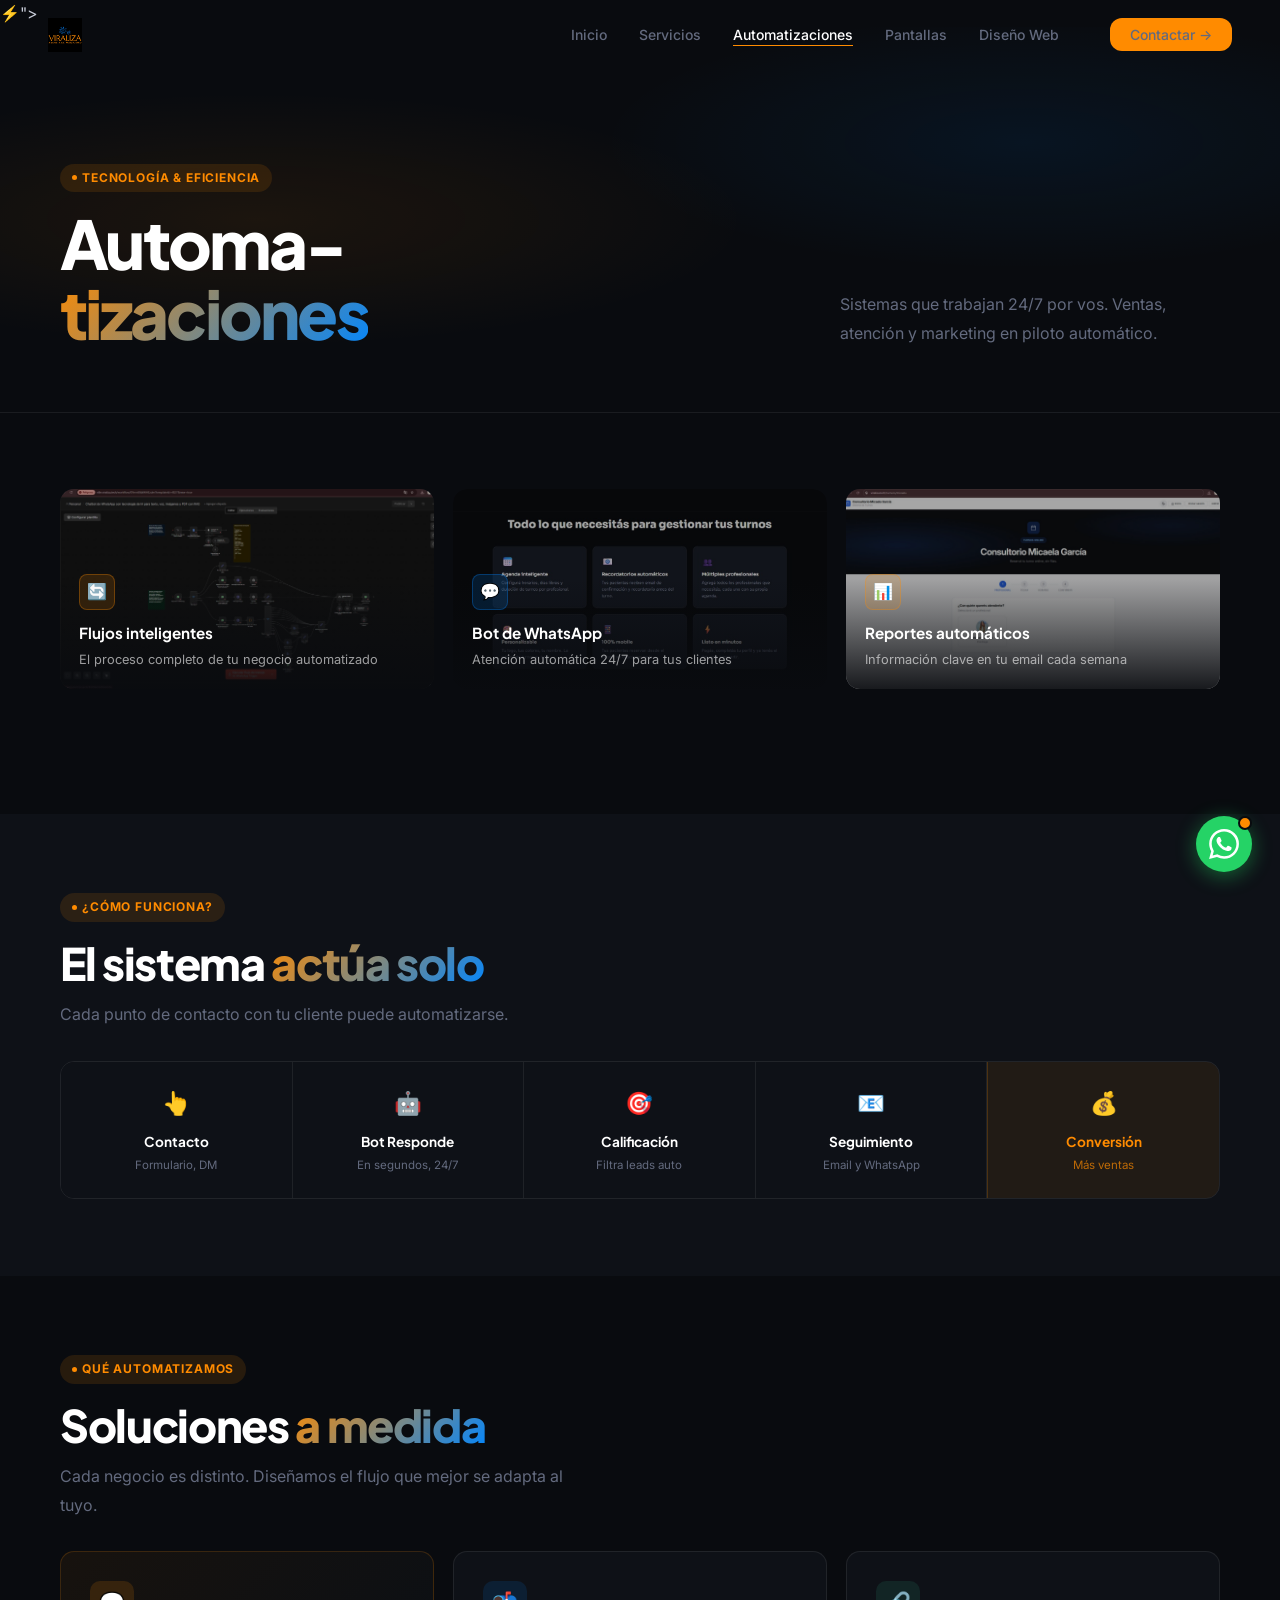
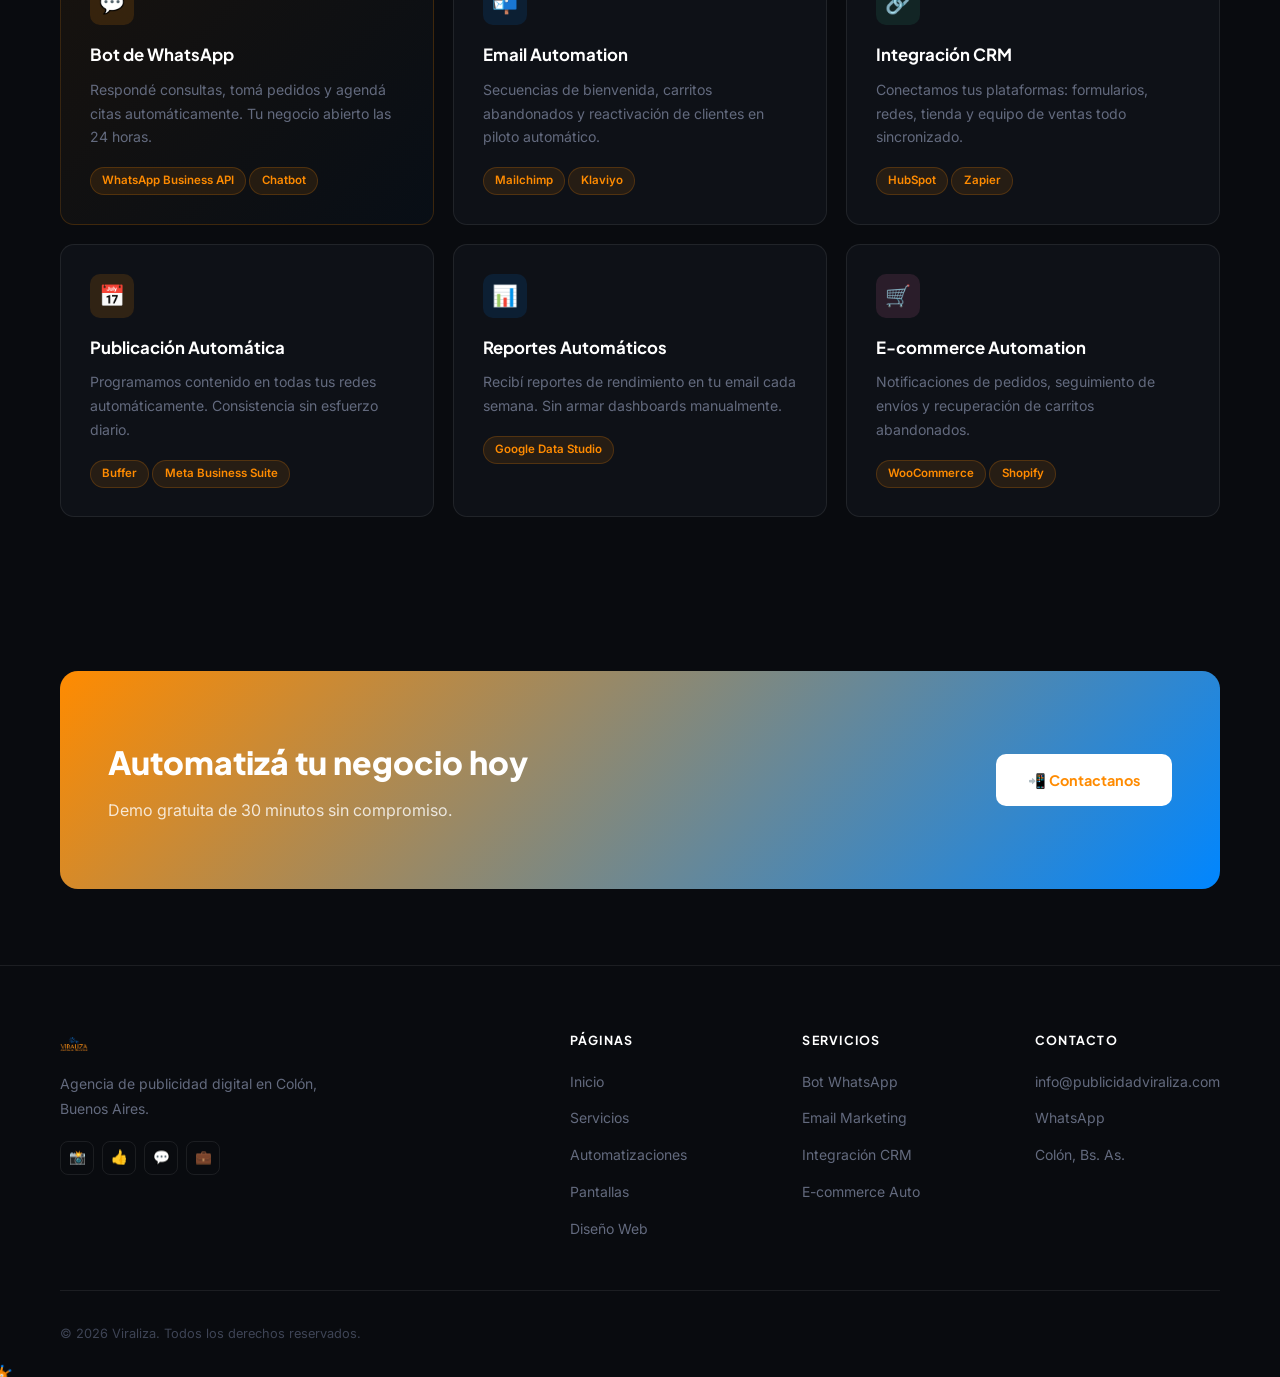
==== commit d519c9dd: "Add files via upload" ====
--- a/automatizaciones.html
+++ b/automatizaciones.html
@@ -5,7 +5,7 @@
   <meta name="viewport" content="width=device-width, initial-scale=1.0">
   <title>Automatizaciones — Viraliza</title>
   <meta name="description" content="Bots de WhatsApp, email automation y CRM. Automatizá tu negocio con Viraliza.">
-  <link rel="icon" href="data:image/svg+xml,<svg xmlns='http://www.w3.org/2000/svg' viewBox='0 0 100 100'><text y='.9em' font-size='90'>⚡</text></svg>">
+  <link rel="icon" href="assets/img/logo/virus%20(1).png"><text y='.9em' font-size='90'>⚡</text></svg>">
   <link rel="stylesheet" href="assets/css/style.css">
   <style>
     :root { --acc:#ff8b00; --a2:#0086ff; --bg:#090b0f; --bg2:#0e1117; --bg3:#13181f; --brd:rgba(255,255,255,.08); --txt:#c8ccd8; --mut:#636a7e; }
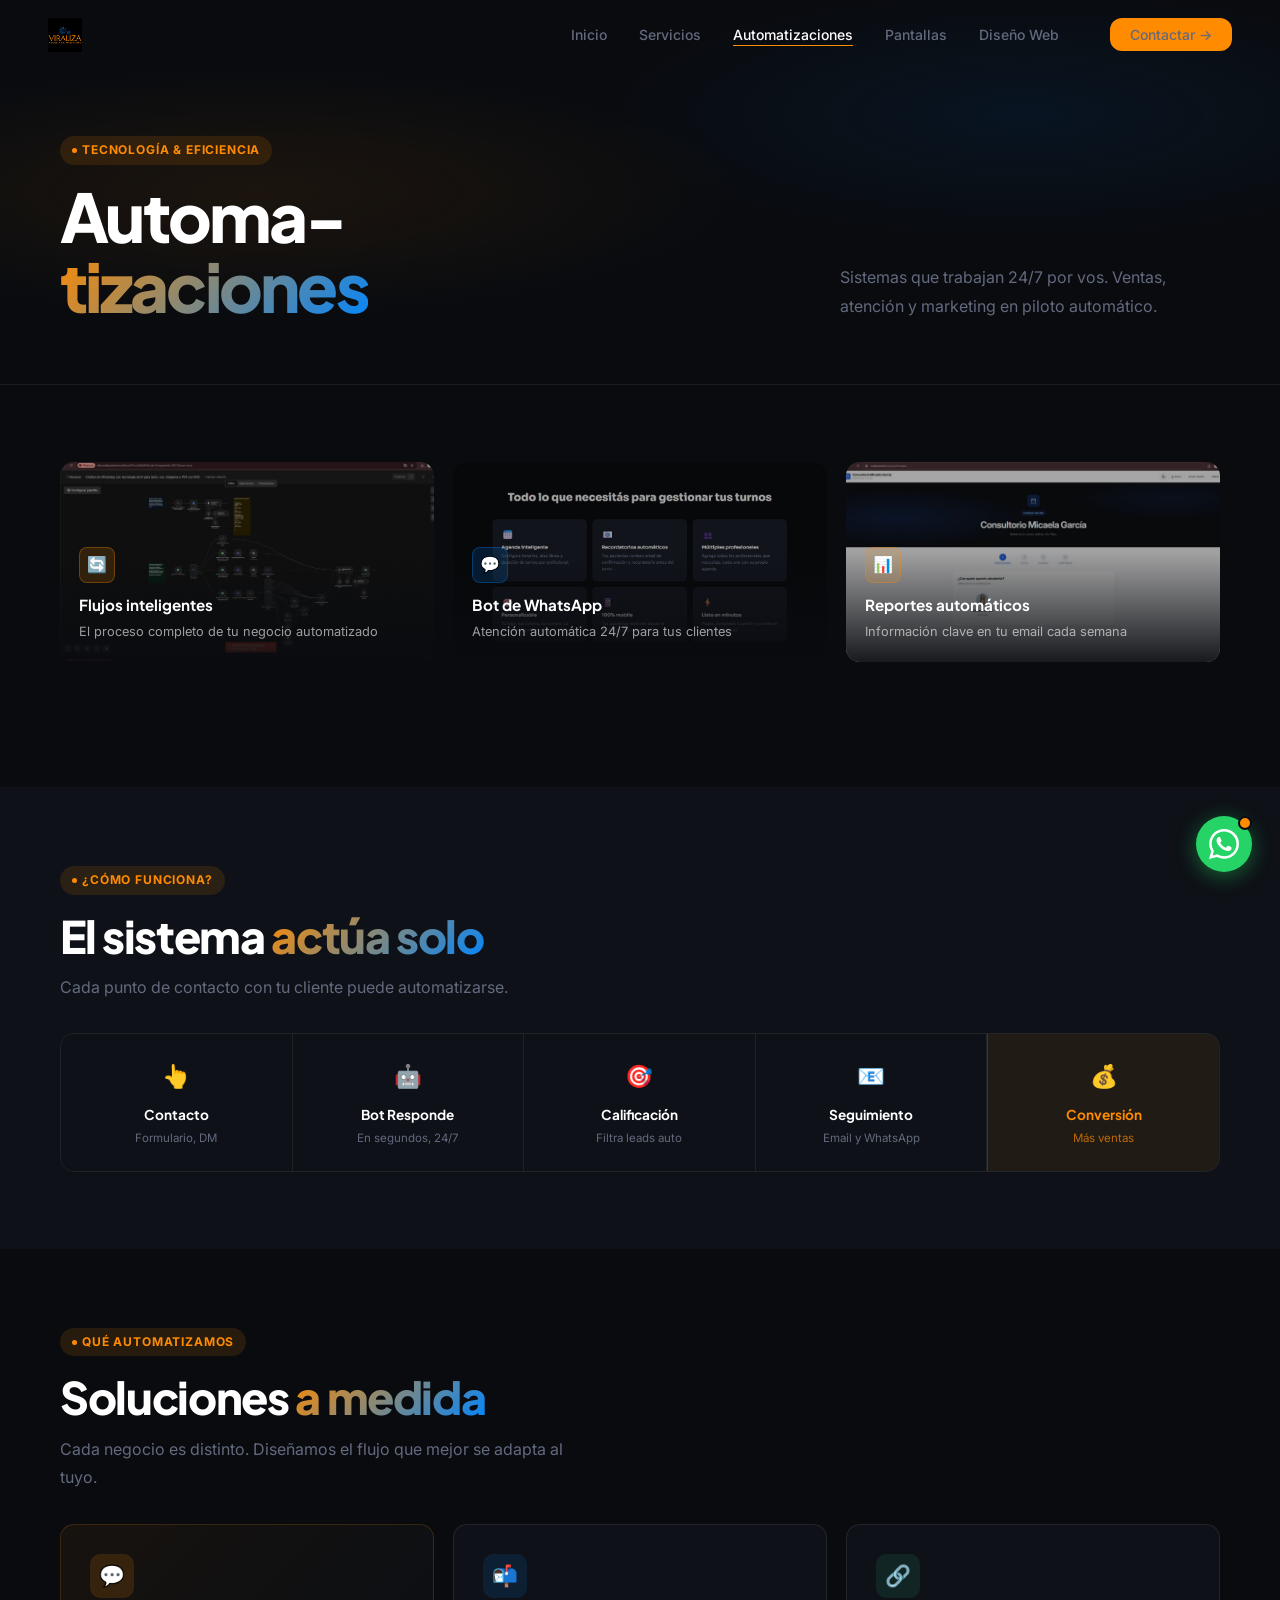
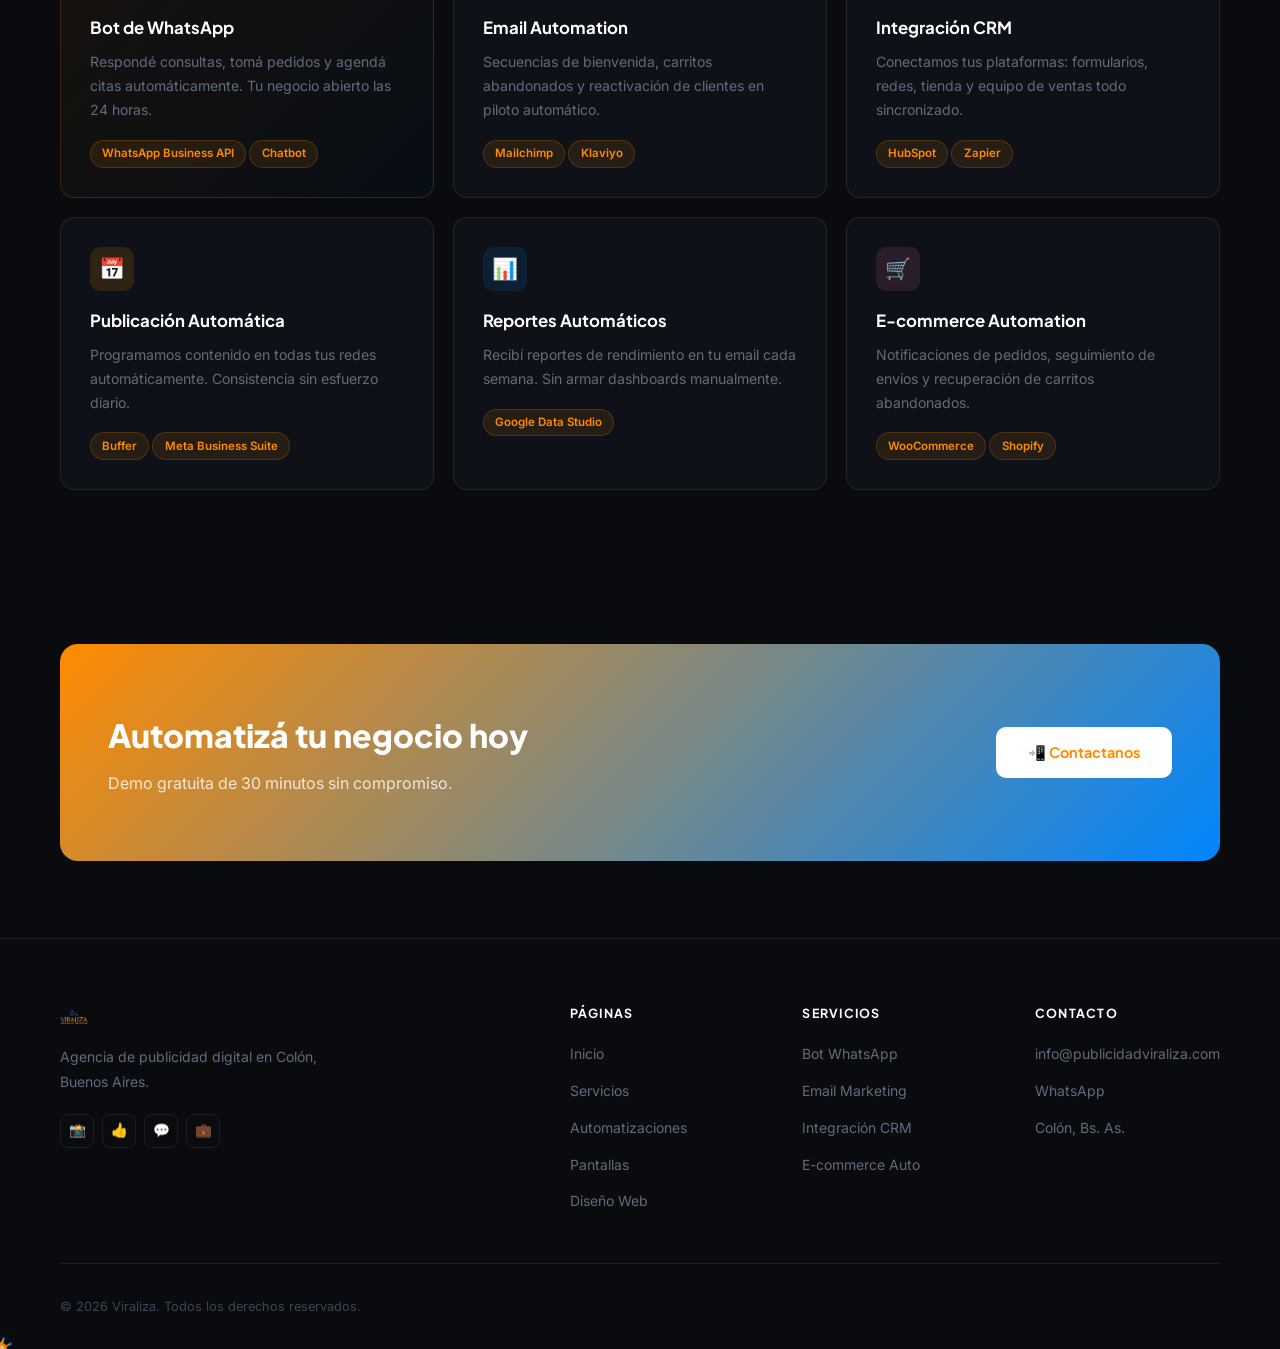
==== commit e5767d6b: "Portfolio: slider con Sorteos, Turnero, E-commerce e Interfaces" ====
--- a/automatizaciones.html
+++ b/automatizaciones.html
@@ -5,7 +5,7 @@
   <meta name="viewport" content="width=device-width, initial-scale=1.0">
   <title>Automatizaciones — Viraliza</title>
   <meta name="description" content="Bots de WhatsApp, email automation y CRM. Automatizá tu negocio con Viraliza.">
-  <link rel="icon" href="assets/img/logo/virus%20(1).png"><text y='.9em' font-size='90'>⚡</text></svg>">
+  <link rel="icon" href="assets/img/logo/virus%20(1).png">
   <link rel="stylesheet" href="assets/css/style.css">
   <style>
     :root { --acc:#ff8b00; --a2:#0086ff; --bg:#090b0f; --bg2:#0e1117; --bg3:#13181f; --brd:rgba(255,255,255,.08); --txt:#c8ccd8; --mut:#636a7e; }
